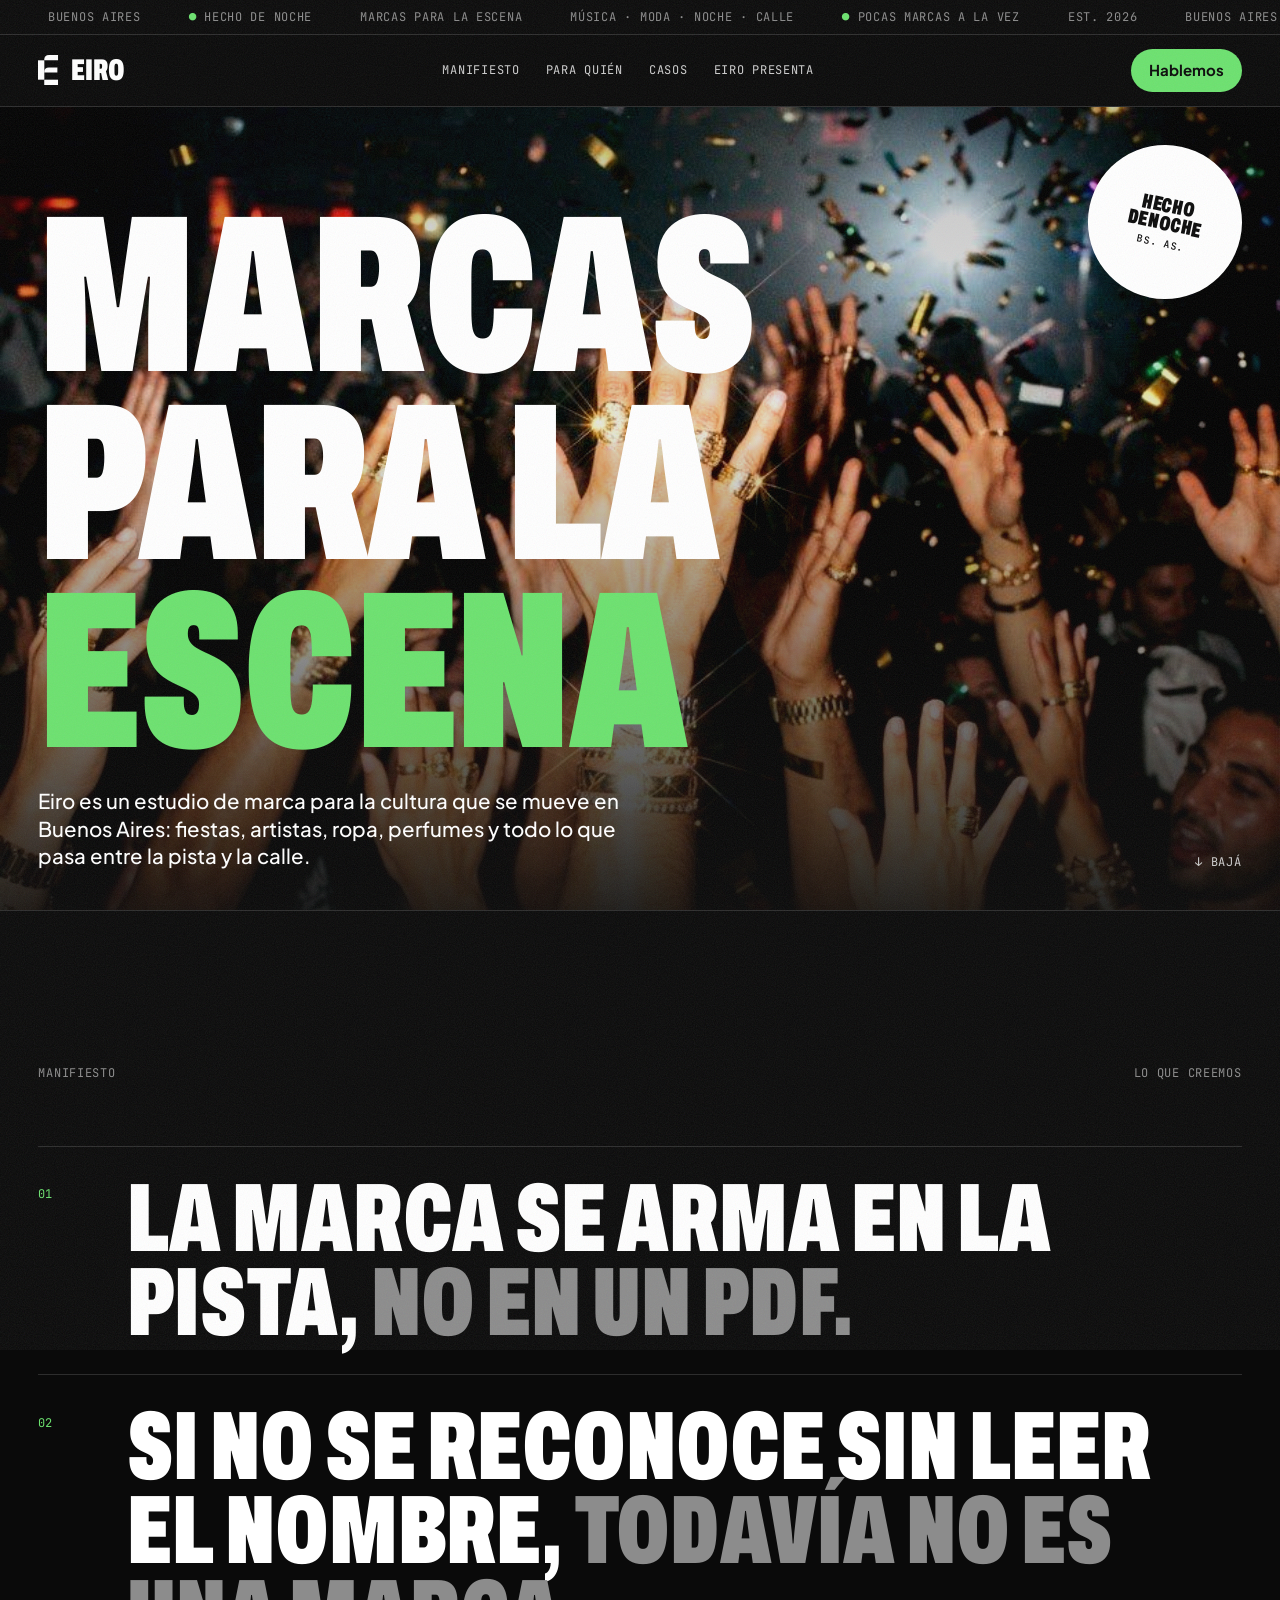
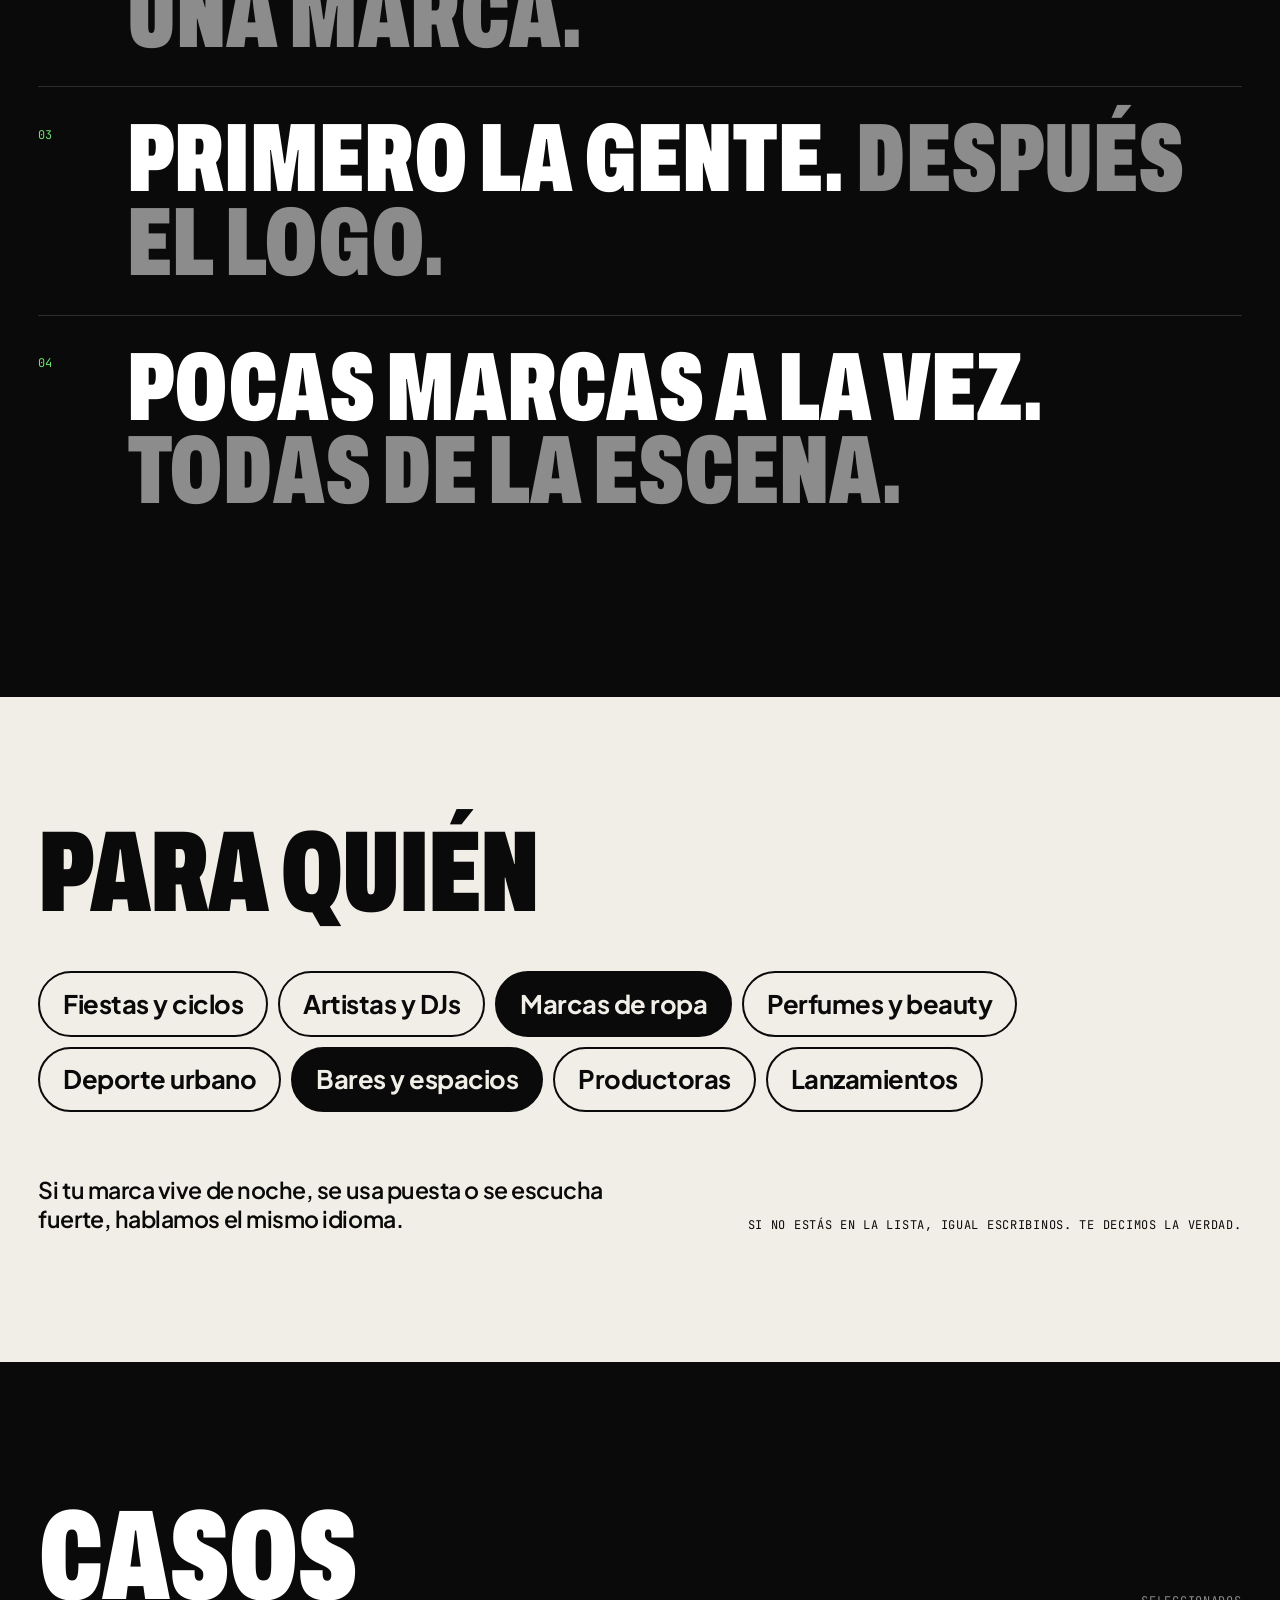
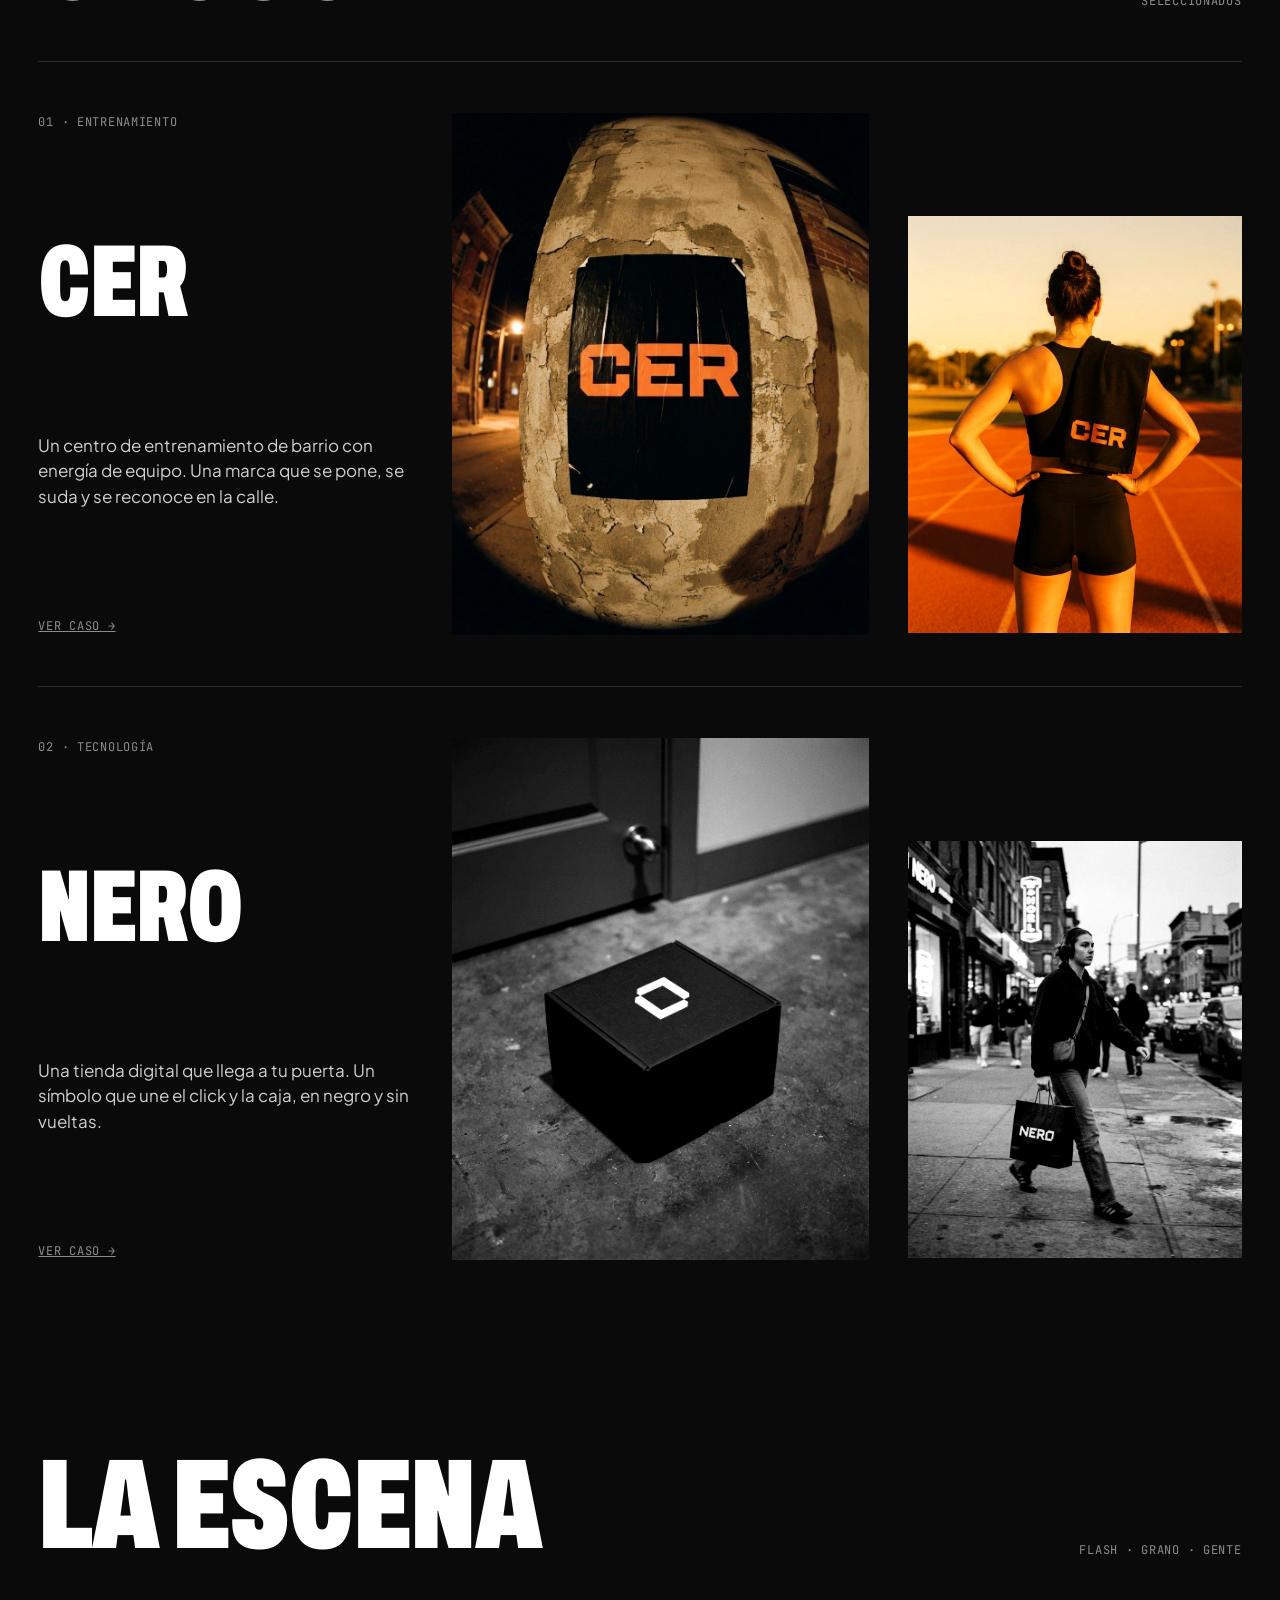
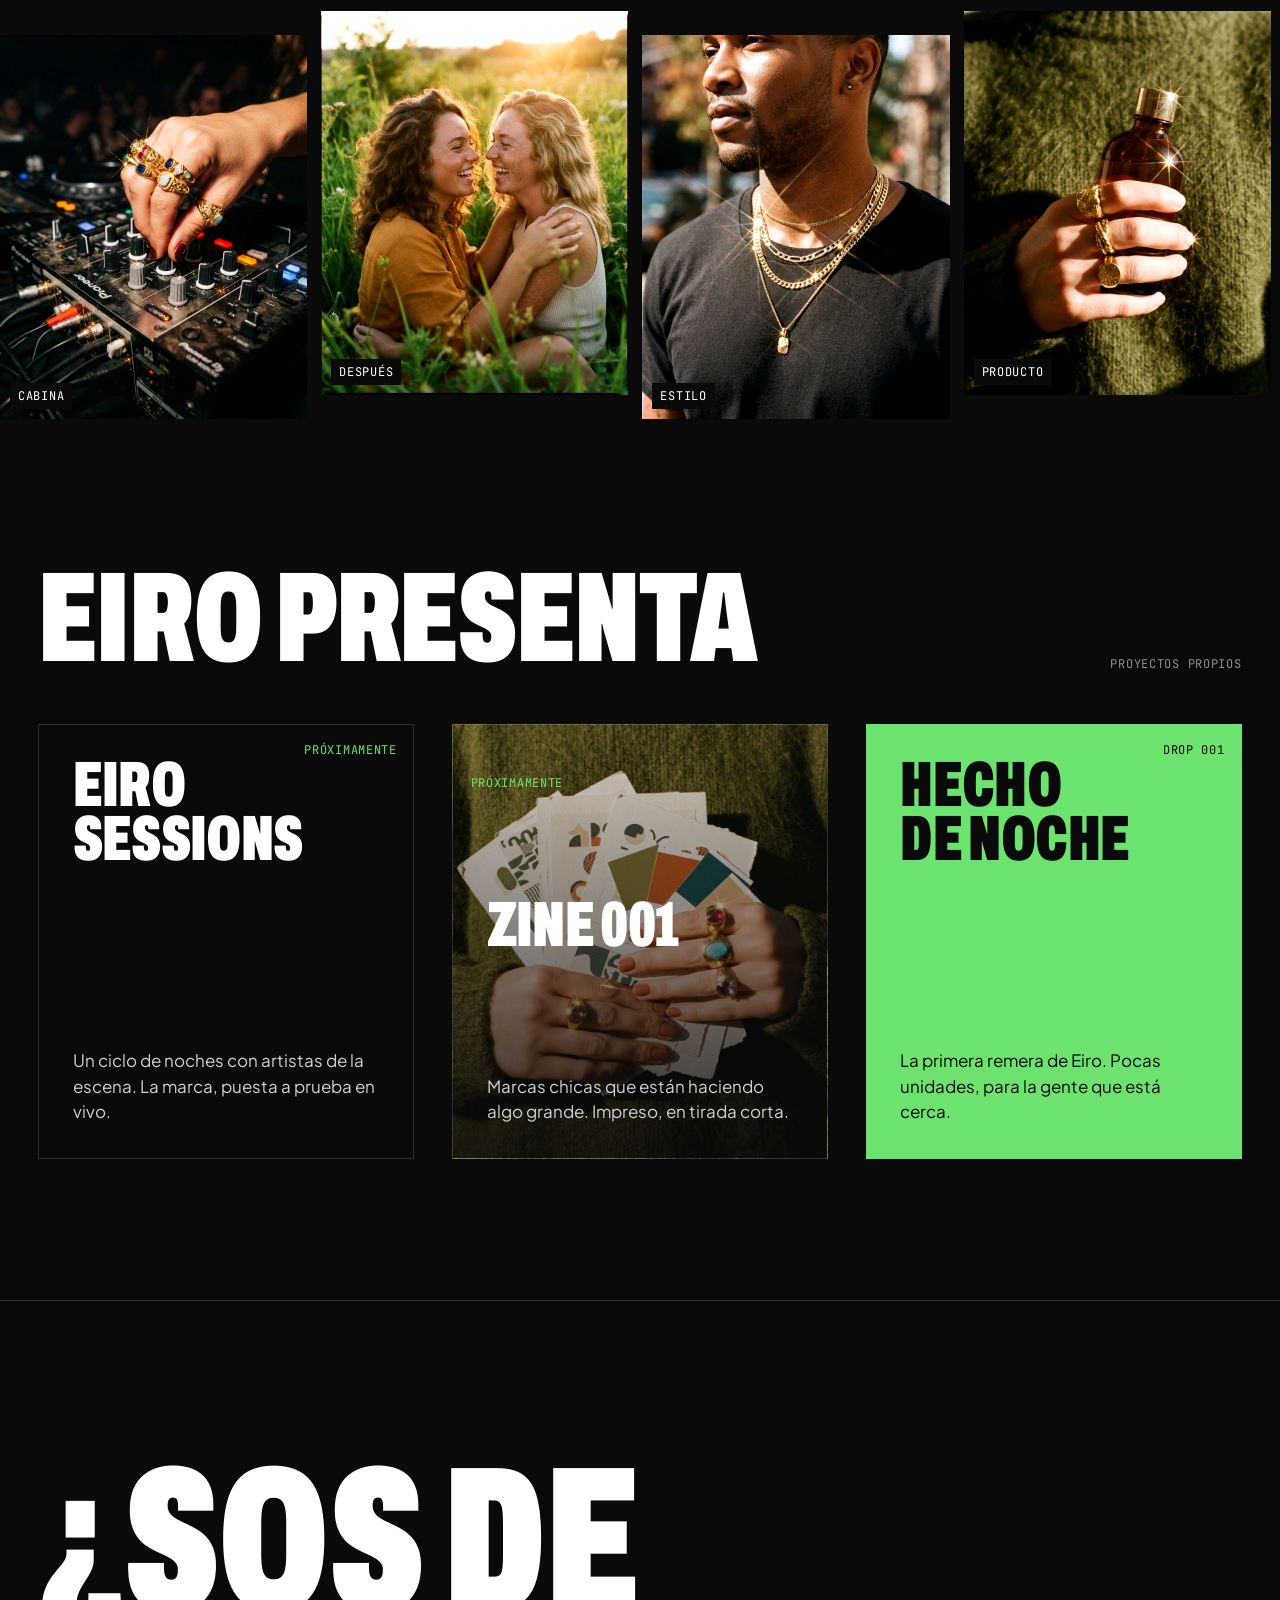
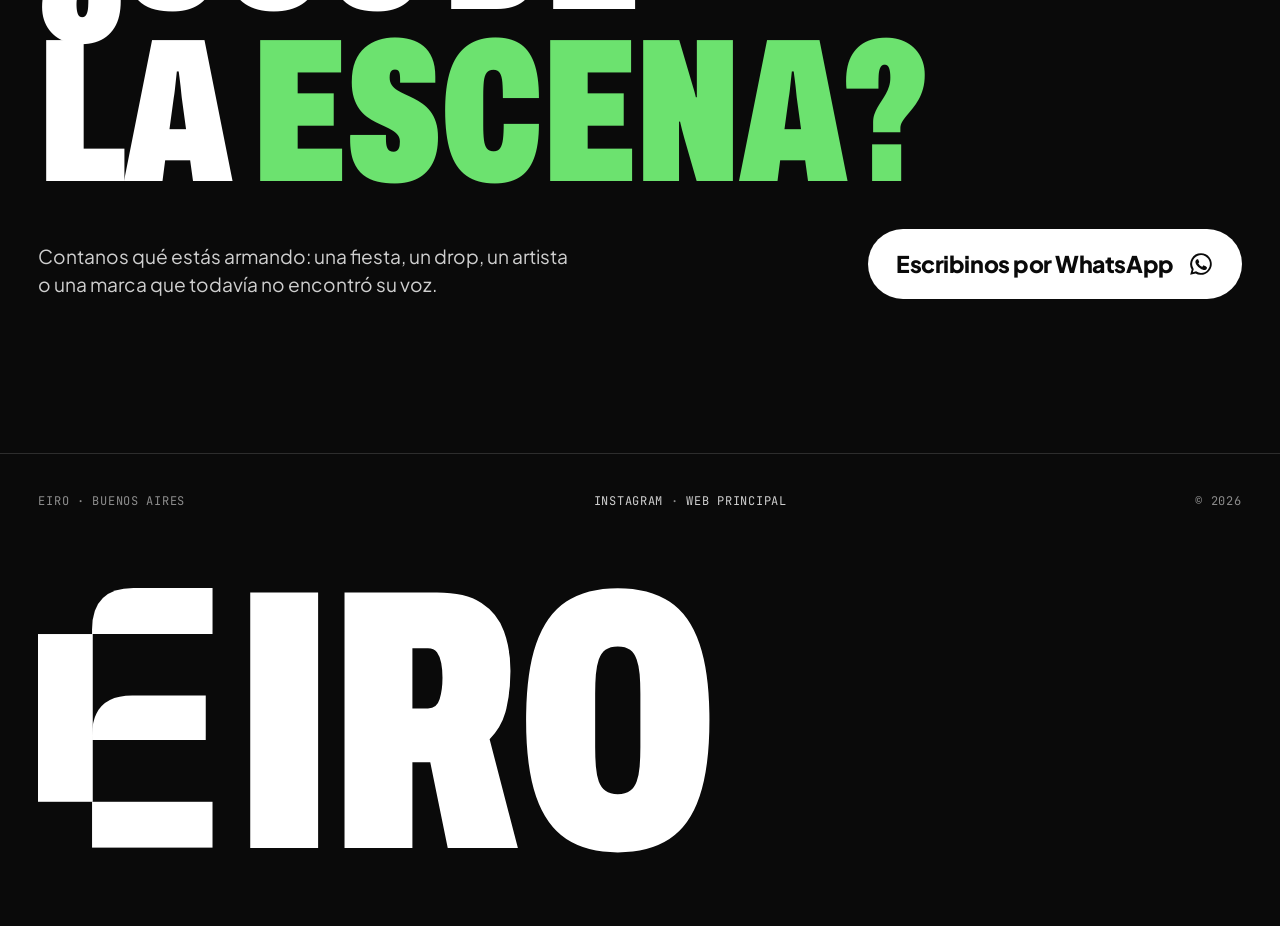
==== escena/index.html @ a8454254 "Página aparte /escena: Eiro como marca de nicho (no indexada) Co-Authored-By: Claude Opus 5.5 <norep" ====
<!DOCTYPE html>
<html lang="es-AR">
<head>
<meta charset="utf-8">
<meta name="viewport" content="width=device-width, initial-scale=1">
<title>Eiro · Marcas para la escena</title>
<meta name="description" content="Eiro. Estudio de marca para la escena de Buenos Aires: música, noche, moda y cultura joven.">
<meta name="robots" content="noindex, nofollow">
<meta name="theme-color" content="#0A0A0A">
<link rel="icon" href="../assets/favicon.png?v=6" type="image/png">
<link rel="preconnect" href="https://fonts.googleapis.com">
<link rel="preconnect" href="https://fonts.gstatic.com" crossorigin>
<link rel="stylesheet" href="https://fonts.googleapis.com/css2?family=Archivo:wdth,wght@62..125,500..900&family=Plus+Jakarta+Sans:wght@400..800&family=JetBrains+Mono:wght@400;500;700&display=swap">
<!-- VERSIÓN ESCENA: una página aparte con la personalidad de Eiro como marca de nicho.
     No reemplaza la web principal y no se indexa en Google. -->
<style>
:root{
  --ink:#0A0A0A; --paper:#F1EEE7; --white:#FFFFFF; --acid:#6CE26F; --gray:#8C8C8C; --line:rgba(255,255,255,.14);
  --display:"Archivo","Arial Narrow",sans-serif; --sans:"Plus Jakarta Sans",Helvetica,Arial,sans-serif; --mono:"JetBrains Mono",ui-monospace,monospace;
  --g:clamp(16px,3vw,40px);
}
*,*::before,*::after{box-sizing:border-box;border-radius:0}
html{scroll-behavior:smooth}
body{margin:0;background:var(--ink);color:var(--white);font-family:var(--sans);font-size:17px;line-height:1.5;-webkit-font-smoothing:antialiased;overflow-x:hidden}
img{display:block;max-width:100%}
a{color:inherit}
.wrap{padding-inline:var(--g)}
.mono{font-family:var(--mono);font-size:12px;letter-spacing:.06em;text-transform:uppercase}
.disp{font-family:var(--display);font-stretch:62%;font-weight:900;text-transform:uppercase;line-height:.84;letter-spacing:-.01em}

/* grano de película sobre toda la página */
body::after{content:"";position:fixed;inset:-50%;z-index:100;pointer-events:none;opacity:.09;
  background-image:url("data:image/svg+xml,%3Csvg xmlns='http://www.w3.org/2000/svg' width='220' height='220'%3E%3Cfilter id='n'%3E%3CfeTurbulence type='fractalNoise' baseFrequency='.9' numOctaves='3' stitchTiles='stitch'/%3E%3C/filter%3E%3Crect width='100%25' height='100%25' filter='url(%23n)'/%3E%3C/svg%3E");
  animation:grain 1s steps(4) infinite}
@keyframes grain{0%{transform:translate(0,0)}25%{transform:translate(-3%,2%)}50%{transform:translate(2%,-3%)}75%{transform:translate(-2%,-1%)}100%{transform:translate(0,0)}}

/* cinta superior */
.ticker{border-bottom:1px solid var(--line);overflow:hidden;white-space:nowrap;padding:8px 0;color:var(--gray)}
.ticker div{display:inline-flex;gap:48px;animation:tick 40s linear infinite;padding-left:48px}
@keyframes tick{to{transform:translateX(-50%)}}
.ticker b{color:var(--acid);font-weight:500}

/* barra */
.bar{position:sticky;top:0;z-index:50;display:flex;align-items:center;justify-content:space-between;gap:20px;padding:14px var(--g);background:rgba(10,10,10,.82);backdrop-filter:blur(10px);border-bottom:1px solid var(--line)}
.brand{display:flex;align-items:center;gap:12px;text-decoration:none}
.brand svg{height:30px;width:auto}
.brand span{font-family:var(--display);font-stretch:62%;font-weight:900;font-size:30px;letter-spacing:.01em;line-height:1}
.bar nav{display:flex;gap:26px}
.bar nav a{text-decoration:none;color:#cfcfcf}
.bar nav a:hover{color:var(--white)}
.cta{display:inline-flex;align-items:center;gap:10px;background:var(--acid);color:var(--ink);text-decoration:none;font-weight:700;padding:10px 18px;border-radius:999px;font-size:15px}
@media(max-width:820px){.bar nav{display:none}}

/* portada */
.hero{position:relative;min-height:calc(100svh - 96px);display:grid;align-content:end;overflow:hidden;border-bottom:1px solid var(--line)}
.hero-img{position:absolute;inset:0;background:url(img/fiesta.jpg) center 35%/cover;filter:contrast(1.15) saturate(1.05)}
.hero::before{content:"";position:absolute;inset:0;z-index:1;background:linear-gradient(180deg,rgba(10,10,10,.25),rgba(10,10,10,.1) 40%,rgba(10,10,10,.92))}
.hero-in{position:relative;z-index:2;padding:0 var(--g) var(--g)}
.hero h1{margin:0;font-size:clamp(5.2rem,17.5vw,19rem)}
.hero h1 em{font-style:normal;color:var(--acid)}
.hero-foot{display:flex;flex-wrap:wrap;justify-content:space-between;align-items:end;gap:20px;margin-top:22px}
.hero-foot p{margin:0;max-width:30em;font-size:clamp(1.05rem,1.6vw,1.35rem);font-weight:500;line-height:1.35}
.stamp{position:absolute;z-index:3;right:var(--g);top:var(--g);width:clamp(110px,12vw,170px);aspect-ratio:1;border-radius:50%;display:grid;place-items:center;text-align:center;background:var(--white);color:var(--ink);transform:rotate(12deg);font-family:var(--display);font-stretch:62%;font-weight:900;text-transform:uppercase;font-size:clamp(1rem,1.6vw,1.45rem);line-height:.9}
.stamp small{display:block;font-family:var(--mono);font-size:10px;font-weight:500;letter-spacing:.08em;margin-top:6px}

/* manifiesto */
.mani{padding:clamp(80px,12vw,180px) var(--g)}
.mani-head{display:flex;justify-content:space-between;color:var(--gray);margin-bottom:clamp(30px,5vw,70px)}
.mani ol{list-style:none;margin:0;padding:0;counter-reset:m}
.mani li{counter-increment:m;display:grid;grid-template-columns:clamp(40px,6vw,90px) 1fr;gap:12px;border-top:1px solid var(--line);padding:clamp(18px,2.4vw,30px) 0}
.mani li::before{content:"0" counter(m);font-family:var(--mono);font-size:12px;color:var(--acid);padding-top:.7em}
.mani li p{margin:0;font-family:var(--display);font-stretch:62%;font-weight:900;text-transform:uppercase;font-size:clamp(2.6rem,7.6vw,7.8rem);line-height:.86}
.mani li p span{color:var(--gray)}

/* para quién */
.who{background:var(--paper);color:var(--ink);padding:clamp(70px,10vw,140px) var(--g)}
.who h2{margin:0 0 clamp(26px,4vw,50px);font-size:clamp(3.2rem,9vw,9rem)}
.tags{display:flex;flex-wrap:wrap;gap:10px}
.tags span{border:2px solid var(--ink);padding:.45em .9em;border-radius:999px;font-weight:700;font-size:clamp(1rem,2vw,1.6rem);letter-spacing:-.02em}
.tags span:nth-child(3n){background:var(--ink);color:var(--paper)}
.who-foot{display:flex;flex-wrap:wrap;justify-content:space-between;gap:20px;margin-top:clamp(36px,5vw,70px);align-items:end}
.who-foot p{margin:0;max-width:26em;font-size:clamp(1.1rem,1.8vw,1.5rem);font-weight:600;letter-spacing:-.02em;line-height:1.25}

/* casos */
.cases{padding:clamp(80px,11vw,160px) var(--g) 0}
.sec-top{display:flex;justify-content:space-between;align-items:end;gap:20px;margin-bottom:clamp(28px,4vw,56px)}
.sec-top h2{margin:0;font-size:clamp(3.4rem,10vw,10rem)}
.case{display:grid;grid-template-columns:repeat(12,1fr);gap:var(--g);padding:clamp(28px,4vw,56px) 0;border-top:1px solid var(--line)}
.case-meta{grid-column:1/span 4;display:flex;flex-direction:column;justify-content:space-between;gap:24px}
.case-meta h3{margin:0;font-size:clamp(3.4rem,8vw,8rem)}
.case-meta p{margin:0;color:#cfcfcf;max-width:22em}
.case-meta .mono{color:var(--gray)}
.case-imgs{grid-column:5/-1;display:grid;grid-template-columns:1.25fr 1fr;gap:var(--g)}
.case-imgs img{width:100%;aspect-ratio:4/5;object-fit:cover;filter:contrast(1.08)}
.case-imgs img:last-child{margin-top:clamp(40px,8vw,120px)}
@media(max-width:820px){.case-meta,.case-imgs{grid-column:1/-1}}

/* escena: galería de flash */
.scene{padding:clamp(80px,11vw,160px) 0}
.scene .sec-top{padding:0 var(--g)}
.strip{display:flex;gap:14px;width:max-content;animation:tick 60s linear infinite}
.strip figure{margin:0;width:clamp(220px,24vw,360px);position:relative}
.strip img{width:100%;aspect-ratio:4/5;object-fit:cover;filter:contrast(1.12)}
.strip figcaption{position:absolute;left:10px;bottom:10px;background:var(--ink);color:var(--white);padding:4px 8px}
.strip figure:nth-child(odd){transform:translateY(24px)}
.note{padding:28px var(--g) 0;color:var(--gray)}

/* eiro presenta */
.own{padding:0 var(--g) clamp(80px,11vw,160px)}
.own-grid{display:grid;grid-template-columns:repeat(3,1fr);gap:var(--g)}
.own-card{border:1px solid var(--line);padding:clamp(20px,2.6vw,34px);display:flex;flex-direction:column;justify-content:space-between;gap:60px;min-height:clamp(300px,34vw,460px);position:relative;overflow:hidden}
.own-card h3{margin:0;font-size:clamp(2.6rem,5vw,5rem)}
.own-card p{margin:0;color:#cfcfcf}
.own-card .soon{position:absolute;right:16px;top:16px;color:var(--acid)}
.own-card.drop{background:var(--acid);color:var(--ink);border-color:var(--acid)}
.own-card.drop p,.own-card.drop .soon{color:var(--ink)}
.own-card.zine{background:url(img/paletas.jpg) center/cover}
.own-card.zine::before{content:"";position:absolute;inset:0;background:linear-gradient(180deg,rgba(10,10,10,.1),rgba(10,10,10,.85))}
.own-card.zine>*{position:relative}
@media(max-width:900px){.own-grid{grid-template-columns:1fr}}

/* contacto */
.contact{position:relative;border-top:1px solid var(--line);padding:clamp(80px,12vw,180px) var(--g);overflow:hidden}
.contact h2{margin:0;font-size:clamp(4.6rem,16vw,17rem)}
.contact h2 em{font-style:normal;color:var(--acid)}
.contact-row{display:flex;flex-wrap:wrap;justify-content:space-between;align-items:end;gap:24px;margin-top:30px}
.contact-row p{margin:0;max-width:28em;font-size:clamp(1.05rem,1.5vw,1.3rem);color:#cfcfcf}
.big-cta{display:inline-flex;align-items:center;gap:14px;background:var(--white);color:var(--ink);text-decoration:none;font-weight:800;font-size:clamp(1.1rem,1.8vw,1.5rem);letter-spacing:-.02em;padding:18px 28px;border-radius:999px;transition:background .25s}
.big-cta:hover{background:var(--acid)}
.big-cta svg{width:26px;height:26px}

/* pie */
footer{border-top:1px solid var(--line);padding:var(--g)}
.foot-top{display:flex;flex-wrap:wrap;justify-content:space-between;gap:20px;color:var(--gray)}
.foot-top a{text-decoration:none;color:#cfcfcf}
.foot-logo{display:flex;align-items:flex-end;gap:clamp(12px,2vw,28px);margin-top:clamp(40px,6vw,80px)}
.foot-logo svg{height:.7em;width:auto;margin-right:.06em;vertical-align:baseline}
.foot-logo span{font-size:clamp(7rem,29vw,30rem);line-height:.74;margin-bottom:-.02em}

/* entrada */
.rv{opacity:0;transform:translateY(30px);transition:opacity .9s ease,transform 1s cubic-bezier(.2,.7,.2,1)}
.rv.in{opacity:1;transform:none}
@media(prefers-reduced-motion:reduce){.rv{opacity:1;transform:none}.strip,.ticker div,body::after{animation:none}}
</style>
</head>
<body>

<svg width="0" height="0" style="position:absolute" aria-hidden="true">
  <symbol id="e-mark" viewBox="0 0 501 745">
    <rect x="0" y="132" width="157" height="481"/>
    <path d="M155,118.8 Q155,0 273.8,0 H501 V132 H155 Z"/>
    <path d="M155,423.2 Q155,308 270.2,308 H481 V436 H155 Z"/>
    <rect x="155" y="613" width="346" height="132"/>
  </symbol>
</svg>

<div class="ticker mono" aria-hidden="true"><div>
  <span>Buenos Aires</span><span><b>●</b> Hecho de noche</span><span>Marcas para la escena</span><span>Música · Moda · Noche · Calle</span><span><b>●</b> Pocas marcas a la vez</span><span>Est. 2026</span>
  <span>Buenos Aires</span><span><b>●</b> Hecho de noche</span><span>Marcas para la escena</span><span>Música · Moda · Noche · Calle</span><span><b>●</b> Pocas marcas a la vez</span><span>Est. 2026</span>
</div></div>

<header class="bar">
  <a class="brand" href="#top" aria-label="Eiro"><svg viewBox="0 0 501 745" fill="#fff" aria-hidden="true"><use href="#e-mark"/></svg><span>EIRO</span></a>
  <nav class="mono" aria-label="Secciones">
    <a href="#manifiesto">Manifiesto</a><a href="#para-quien">Para quién</a><a href="#casos">Casos</a><a href="#presenta">Eiro presenta</a>
  </nav>
  <a class="cta" id="wa-top" href="#contacto">Hablemos</a>
</header>

<main id="top">

  <section class="hero">
    <div class="hero-img" role="img" aria-label="Manos arriba en una fiesta, con papelitos y luz de flash"></div>
    <div class="stamp" aria-hidden="true"><div>Hecho<br>de noche<small>Bs. As.</small></div></div>
    <div class="hero-in">
      <h1 class="disp">Marcas<br>para la <em>escena</em></h1>
      <div class="hero-foot">
        <p>Eiro es un estudio de marca para la cultura que se mueve en Buenos Aires: fiestas, artistas, ropa, perfumes y todo lo que pasa entre la pista y la calle.</p>
        <span class="mono" style="color:#cfcfcf">↓ Bajá</span>
      </div>
    </div>
  </section>

  <section class="mani" id="manifiesto">
    <div class="mani-head mono"><span>Manifiesto</span><span>Lo que creemos</span></div>
    <ol>
      <li class="rv"><p>La marca se arma en la pista, <span>no en un PDF.</span></p></li>
      <li class="rv"><p>Si no se reconoce sin leer el nombre, <span>todavía no es una marca.</span></p></li>
      <li class="rv"><p>Primero la gente. <span>Después el logo.</span></p></li>
      <li class="rv"><p>Pocas marcas a la vez. <span>Todas de la escena.</span></p></li>
    </ol>
  </section>

  <section class="who" id="para-quien">
    <h2 class="disp rv">Para quién</h2>
    <div class="tags rv">
      <span>Fiestas y ciclos</span><span>Artistas y DJs</span><span>Marcas de ropa</span><span>Perfumes y beauty</span><span>Deporte urbano</span><span>Bares y espacios</span><span>Productoras</span><span>Lanzamientos</span>
    </div>
    <div class="who-foot rv">
      <p>Si tu marca vive de noche, se usa puesta o se escucha fuerte, hablamos el mismo idioma.</p>
      <span class="mono">Si no estás en la lista, igual escribinos. Te decimos la verdad.</span>
    </div>
  </section>

  <section class="cases" id="casos">
    <div class="sec-top"><h2 class="disp rv">Casos</h2><span class="mono" style="color:var(--gray)">Seleccionados</span></div>

    <article class="case rv">
      <div class="case-meta">
        <span class="mono">01 · Entrenamiento</span>
        <h3 class="disp">CER</h3>
        <p>Un centro de entrenamiento de barrio con energía de equipo. Una marca que se pone, se suda y se reconoce en la calle.</p>
        <a class="mono" href="../trabajos/cer.html">Ver caso →</a>
      </div>
      <div class="case-imgs"><img src="img/cer-b2.jpg" alt="Afiche de CER pegado en una pared del barrio de noche" loading="lazy"><img src="img/cer-m3.jpg" alt="Corredora con la musculosa de CER en la pista" loading="lazy"></div>
    </article>

    <article class="case rv">
      <div class="case-meta">
        <span class="mono">02 · Tecnología</span>
        <h3 class="disp">NERO</h3>
        <p>Una tienda digital que llega a tu puerta. Un símbolo que une el click y la caja, en negro y sin vueltas.</p>
        <a class="mono" href="../trabajos/nero.html">Ver caso →</a>
      </div>
      <div class="case-imgs"><img src="img/nero-m2.jpg" alt="Caja negra con el símbolo de NERO en la puerta de una casa" loading="lazy"><img src="img/nero-m4.jpg" alt="Aplicación de la marca NERO" loading="lazy"></div>
    </article>
  </section>

  <section class="scene" aria-labelledby="escena-t">
    <div class="sec-top"><h2 class="disp rv" id="escena-t">La escena</h2><span class="mono" style="color:var(--gray)">Flash · grano · gente</span></div>
    <div style="overflow:hidden;padding-bottom:30px">
      <div class="strip">
        <figure><img src="img/dj.jpg" alt="Mano con anillos en la consola de un DJ" loading="lazy"><figcaption class="mono">Cabina</figcaption></figure>
        <figure><img src="img/amigas.jpg" alt="Dos amigas abrazadas en el pasto al atardecer" loading="lazy"><figcaption class="mono">Después</figcaption></figure>
        <figure><img src="img/cadenas.jpg" alt="Retrato con cadenas doradas" loading="lazy"><figcaption class="mono">Estilo</figcaption></figure>
        <figure><img src="img/perfume.jpg" alt="Mano con anillos sosteniendo un perfume sobre un suéter verde" loading="lazy"><figcaption class="mono">Producto</figcaption></figure>
        <figure><img src="img/pasto.jpg" alt="Chica riéndose en un campo al atardecer" loading="lazy"><figcaption class="mono">Domingo</figcaption></figure>
        <figure><img src="img/fiesta.jpg" alt="Manos arriba en una fiesta" loading="lazy"><figcaption class="mono">Pista</figcaption></figure>
        <figure><img src="img/dj.jpg" alt="" loading="lazy"><figcaption class="mono">Cabina</figcaption></figure>
        <figure><img src="img/amigas.jpg" alt="" loading="lazy"><figcaption class="mono">Después</figcaption></figure>
        <figure><img src="img/cadenas.jpg" alt="" loading="lazy"><figcaption class="mono">Estilo</figcaption></figure>
        <figure><img src="img/perfume.jpg" alt="" loading="lazy"><figcaption class="mono">Producto</figcaption></figure>
        <figure><img src="img/pasto.jpg" alt="" loading="lazy"><figcaption class="mono">Domingo</figcaption></figure>
        <figure><img src="img/fiesta.jpg" alt="" loading="lazy"><figcaption class="mono">Pista</figcaption></figure>
      </div>
    </div>
  </section>

  <section class="own" id="presenta">
    <div class="sec-top"><h2 class="disp rv">Eiro presenta</h2><span class="mono" style="color:var(--gray)">Proyectos propios</span></div>
    <div class="own-grid">
      <div class="own-card rv"><span class="soon mono">Próximamente</span><h3 class="disp">Eiro<br>Sessions</h3><p>Un ciclo de noches con artistas de la escena. La marca, puesta a prueba en vivo.</p></div>
      <div class="own-card zine rv"><span class="soon mono">Próximamente</span><h3 class="disp">Zine 001</h3><p>Marcas chicas que están haciendo algo grande. Impreso, en tirada corta.</p></div>
      <div class="own-card drop rv"><span class="soon mono">Drop 001</span><h3 class="disp">Hecho<br>de noche</h3><p>La primera remera de Eiro. Pocas unidades, para la gente que está cerca.</p></div>
    </div>
  </section>

  <section class="contact" id="contacto">
    <h2 class="disp rv">¿Sos de<br>la <em>escena?</em></h2>
    <div class="contact-row rv">
      <p>Contanos qué estás armando: una fiesta, un drop, un artista o una marca que todavía no encontró su voz.</p>
      <a class="big-cta" id="wa" href="https://wa.me/5491134850669?text=Hola%20Eiro%2C%20quiero%20contarles%20sobre%20mi%20marca." target="_blank" rel="noopener">
        Escribinos por WhatsApp
        <svg viewBox="0 0 24 24" aria-hidden="true"><path fill="currentColor" d="M12 2a10 10 0 0 0-8.6 15.1L2 22l5-1.3A10 10 0 1 0 12 2Zm0 18.2a8.2 8.2 0 0 1-4.2-1.2l-.3-.2-3 .8.8-2.9-.2-.3A8.2 8.2 0 1 1 12 20.2Zm4.5-6.1c-.2-.1-1.5-.7-1.7-.8-.2-.1-.4-.1-.6.1l-.8 1c-.1.2-.3.2-.5.1a6.7 6.7 0 0 1-3.3-2.9c-.3-.4.2-.4.7-1.3.1-.2 0-.3 0-.4l-.8-1.8c-.2-.5-.4-.4-.6-.4h-.5a1 1 0 0 0-.7.3 3 3 0 0 0-.9 2.2 5.2 5.2 0 0 0 1.1 2.7 11.8 11.8 0 0 0 4.5 4c1.7.7 2.3.8 3.2.6.5-.1 1.5-.6 1.7-1.2.2-.6.2-1.1.2-1.2-.1-.1-.3-.2-.5-.3Z"/></svg>
      </a>
    </div>
  </section>

</main>

<footer>
  <div class="foot-top mono">
    <span>Eiro · Buenos Aires</span>
    <span><a href="https://instagram.com/matiasgaiteiro" target="_blank" rel="noopener">Instagram</a> · <a href="../index.html">Web principal</a></span>
    <span>© 2026</span>
  </div>
  <div class="foot-logo" aria-hidden="true"><span class="disp"><svg viewBox="0 0 501 745" fill="#fff"><use href="#e-mark"/></svg>IRO</span></div>
</footer>

<script>
  document.getElementById("wa-top").href = document.getElementById("wa").href;
  document.getElementById("wa-top").target = "_blank";
  if ("IntersectionObserver" in window) {
    var io = new IntersectionObserver(function (es) { es.forEach(function (e) { if (e.isIntersecting) { e.target.classList.add("in"); io.unobserve(e.target); } }); }, { threshold: .15 });
    document.querySelectorAll(".rv").forEach(function (el) { io.observe(el); });
  } else { document.querySelectorAll(".rv").forEach(function (el) { el.classList.add("in"); }); }
</script>
</body>
</html>
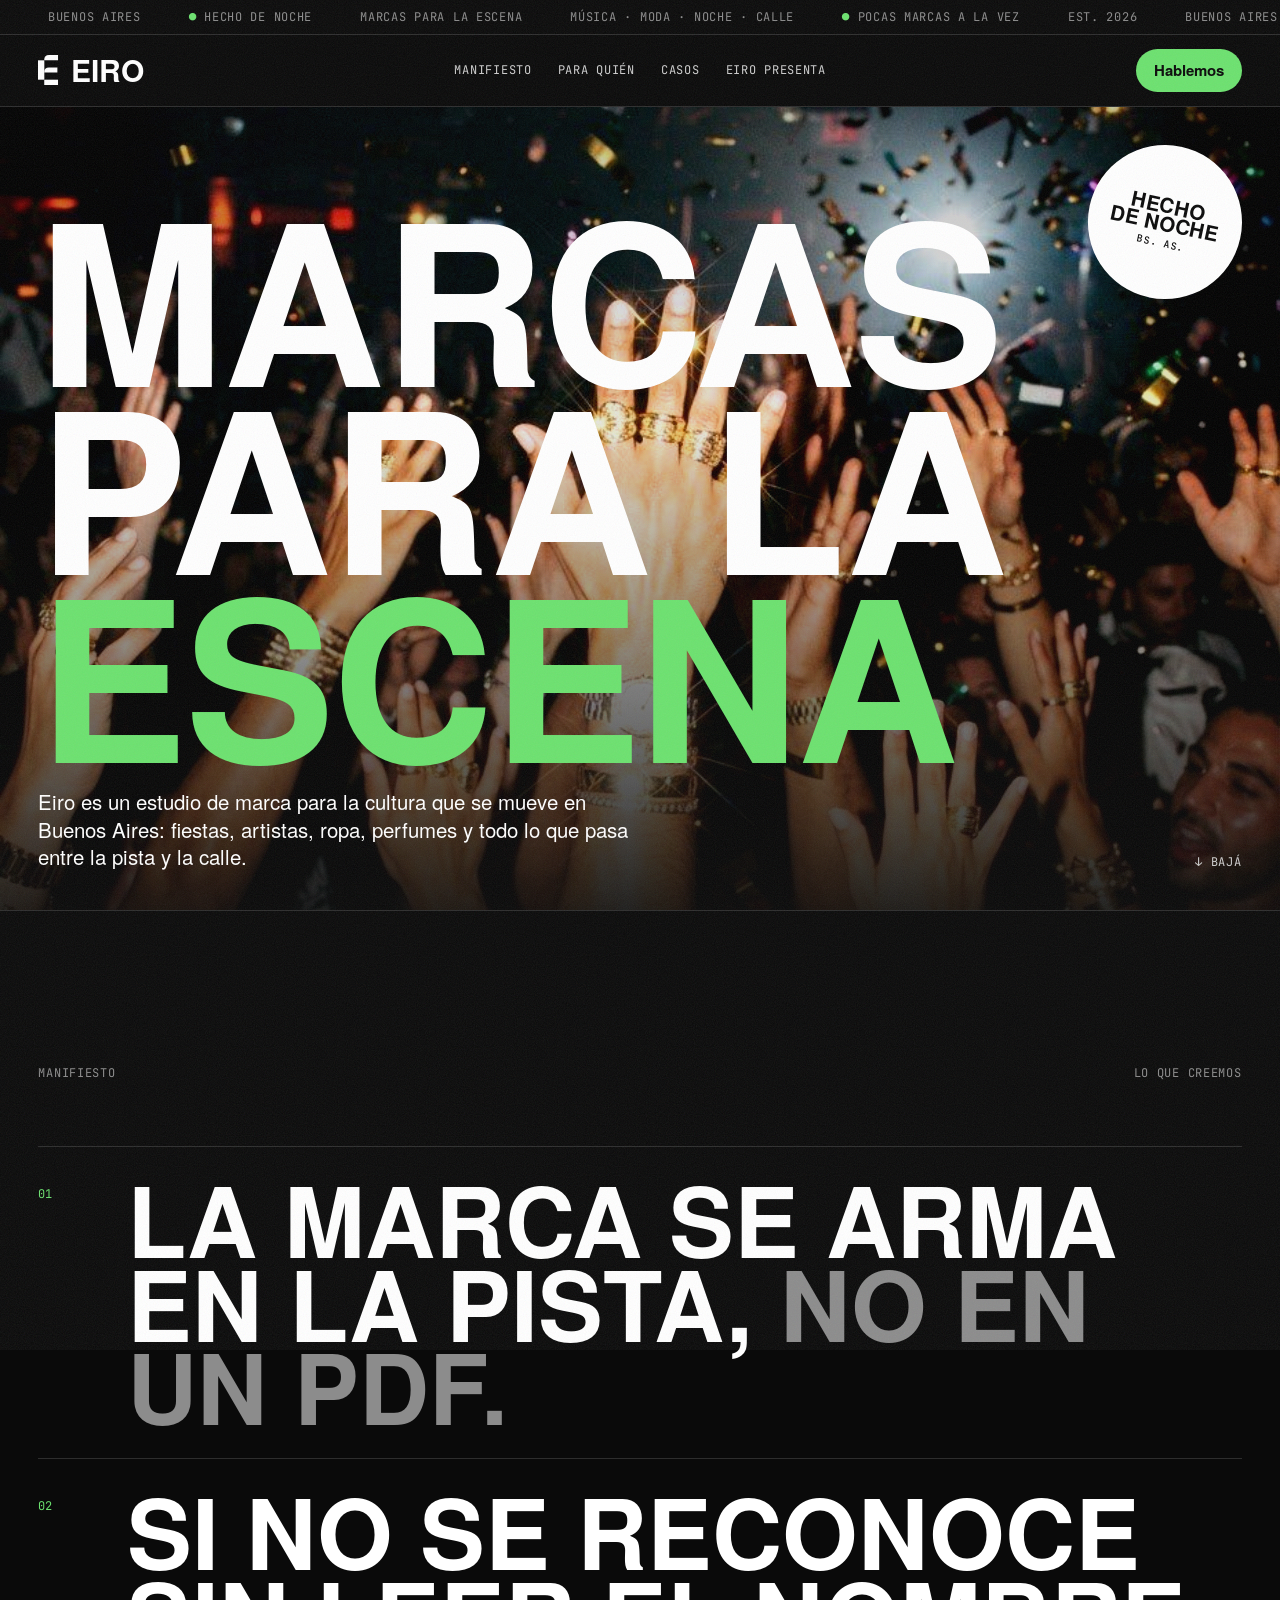
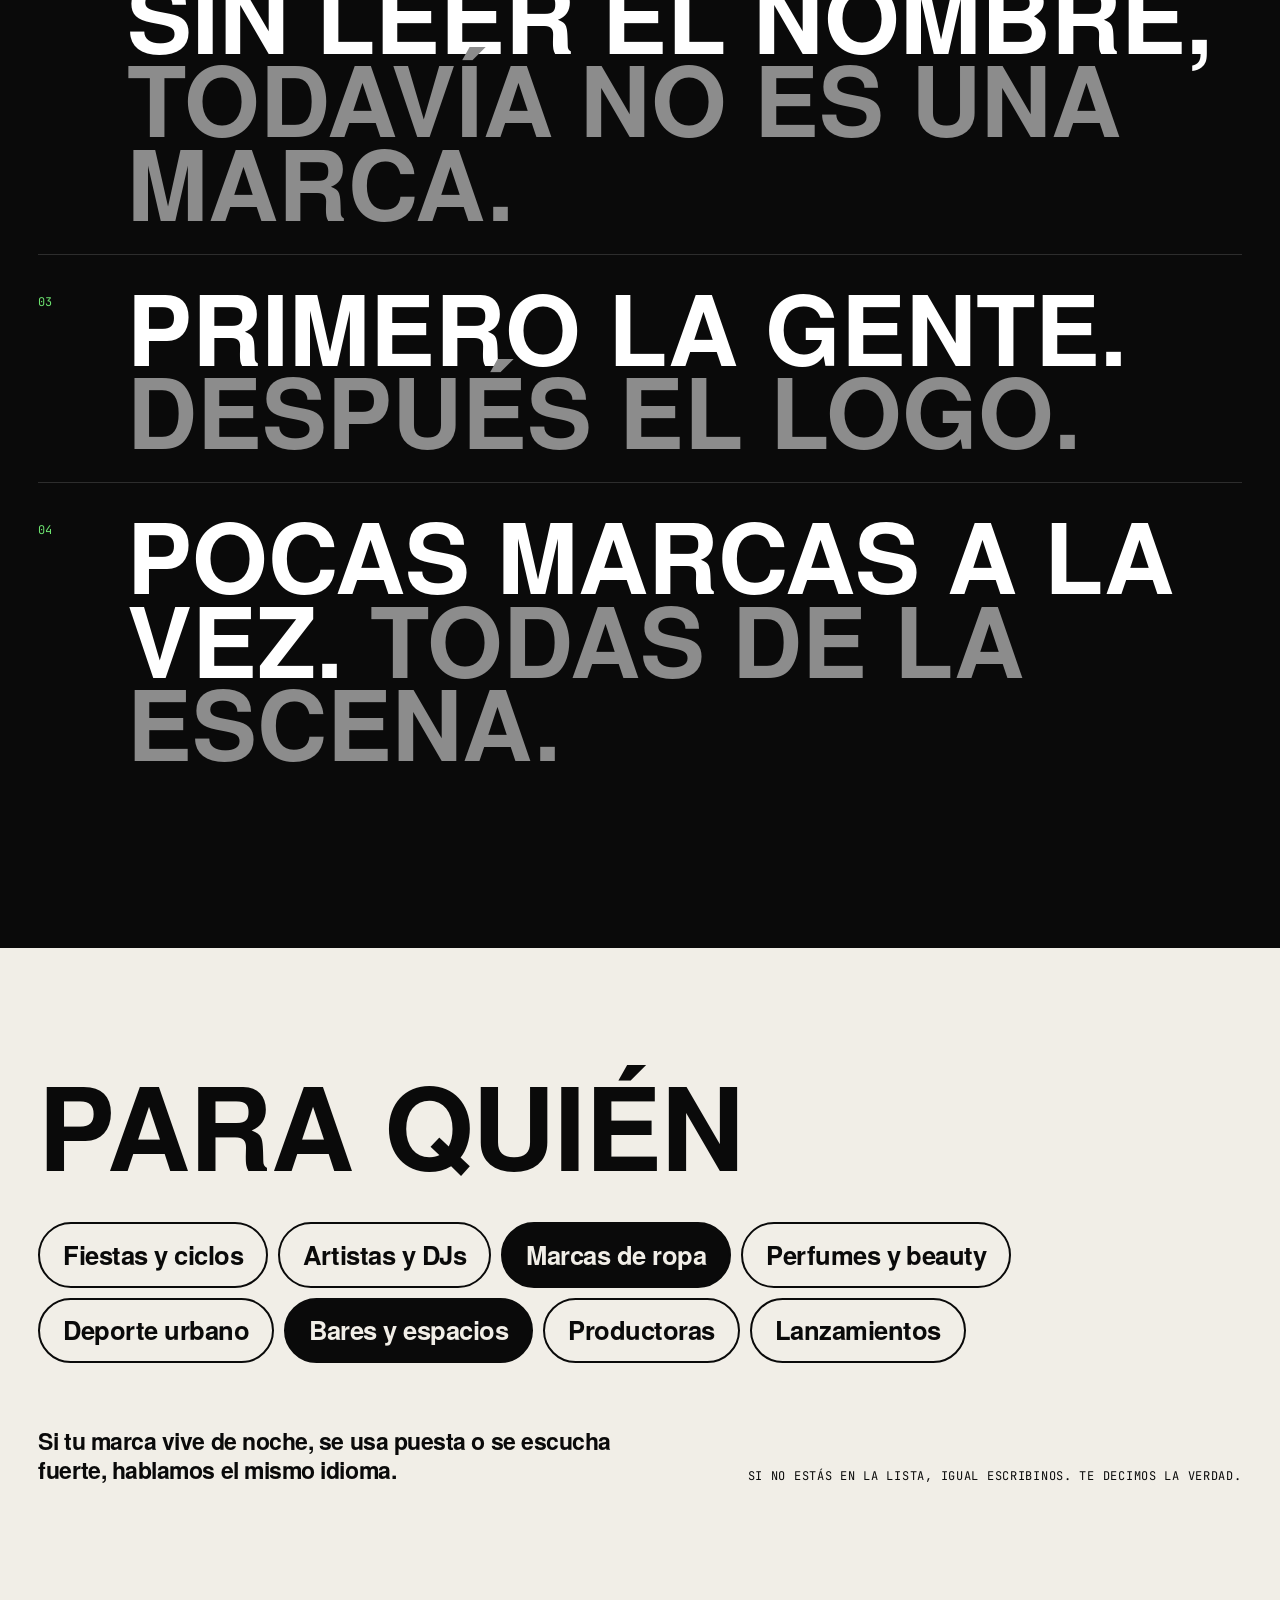
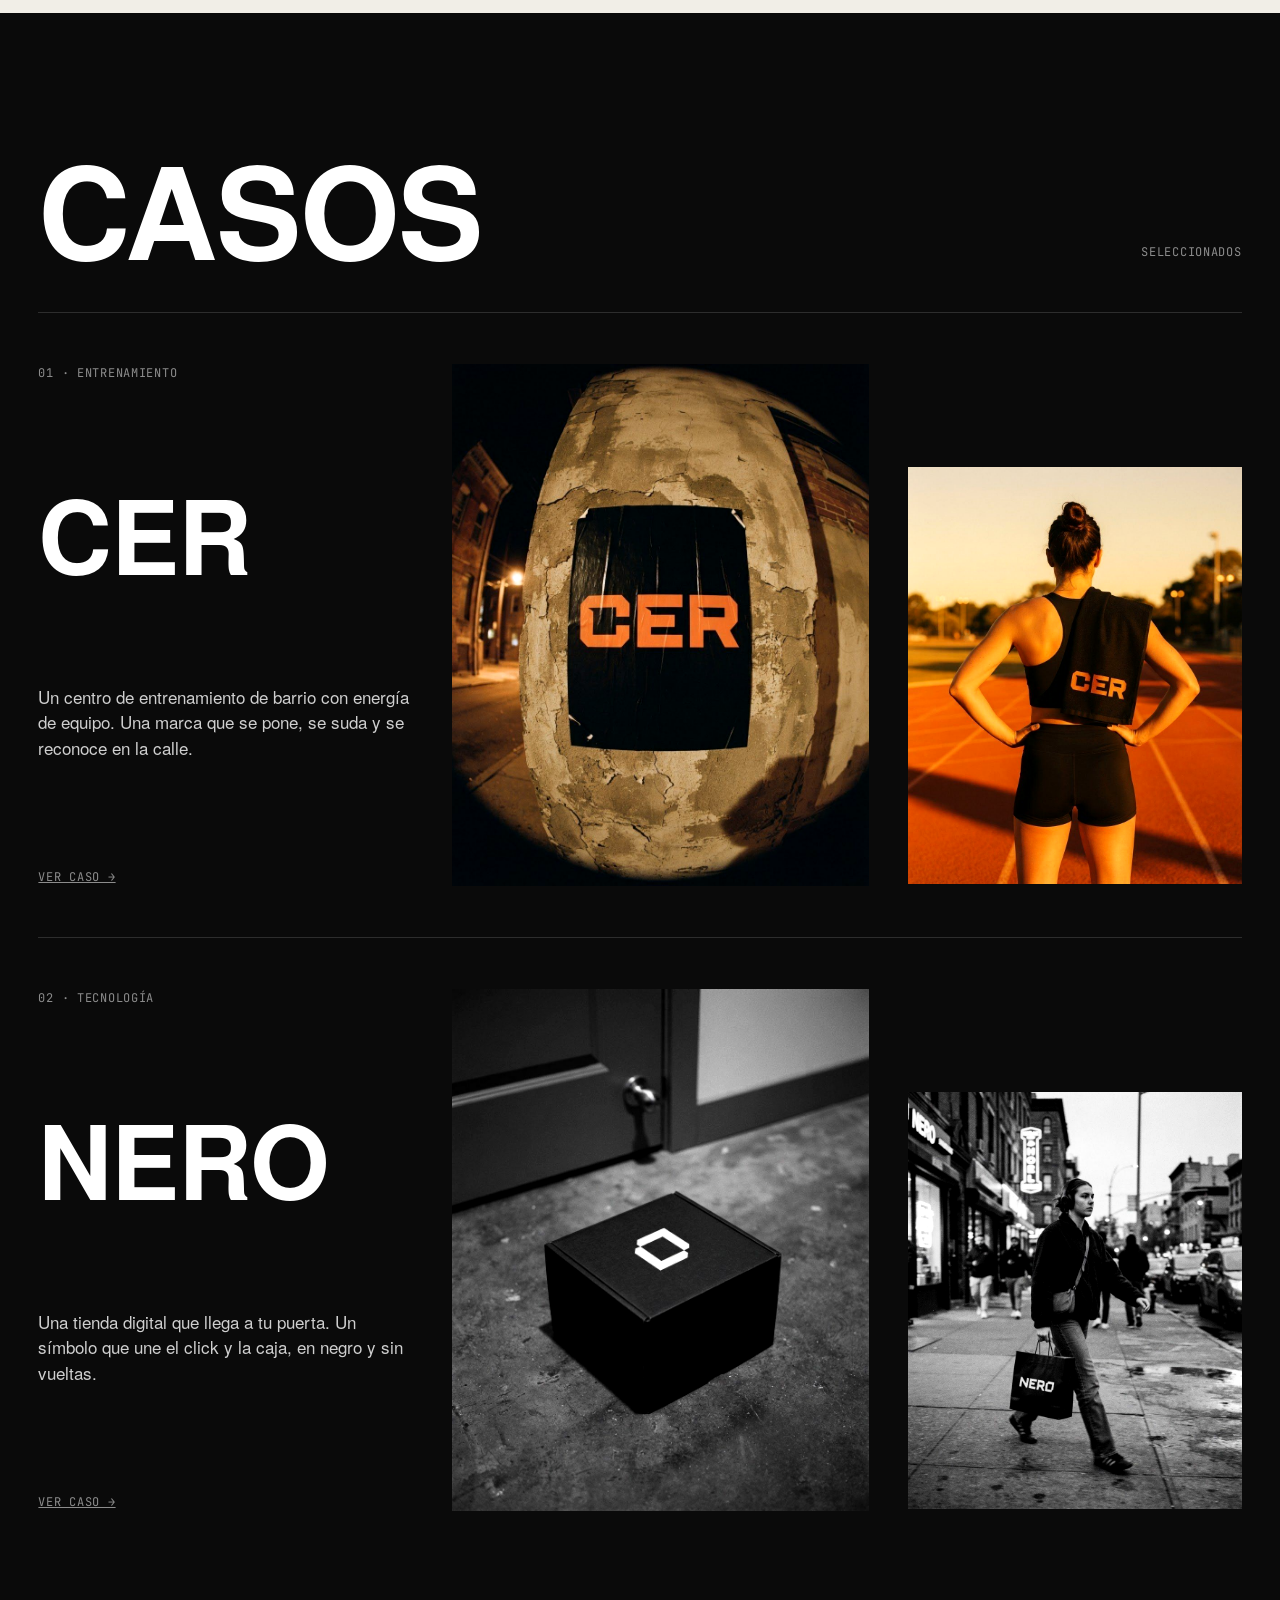
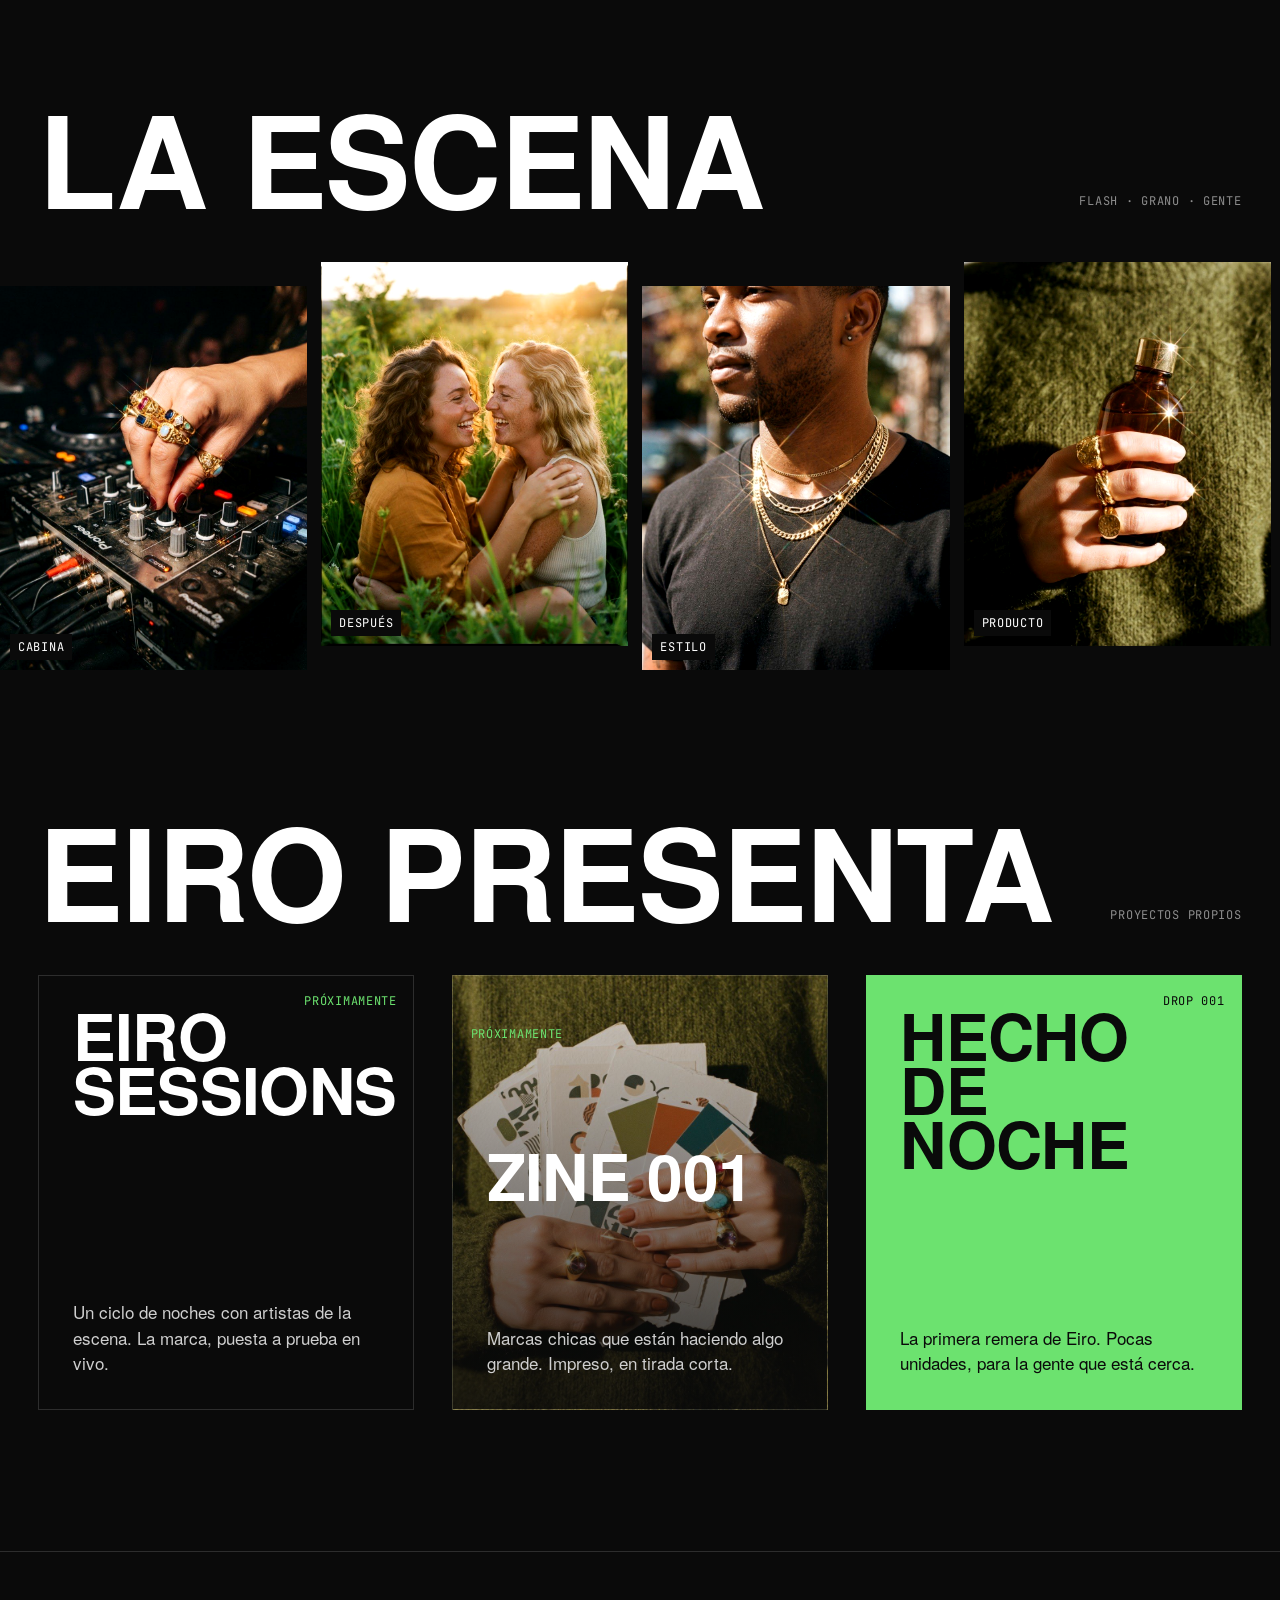
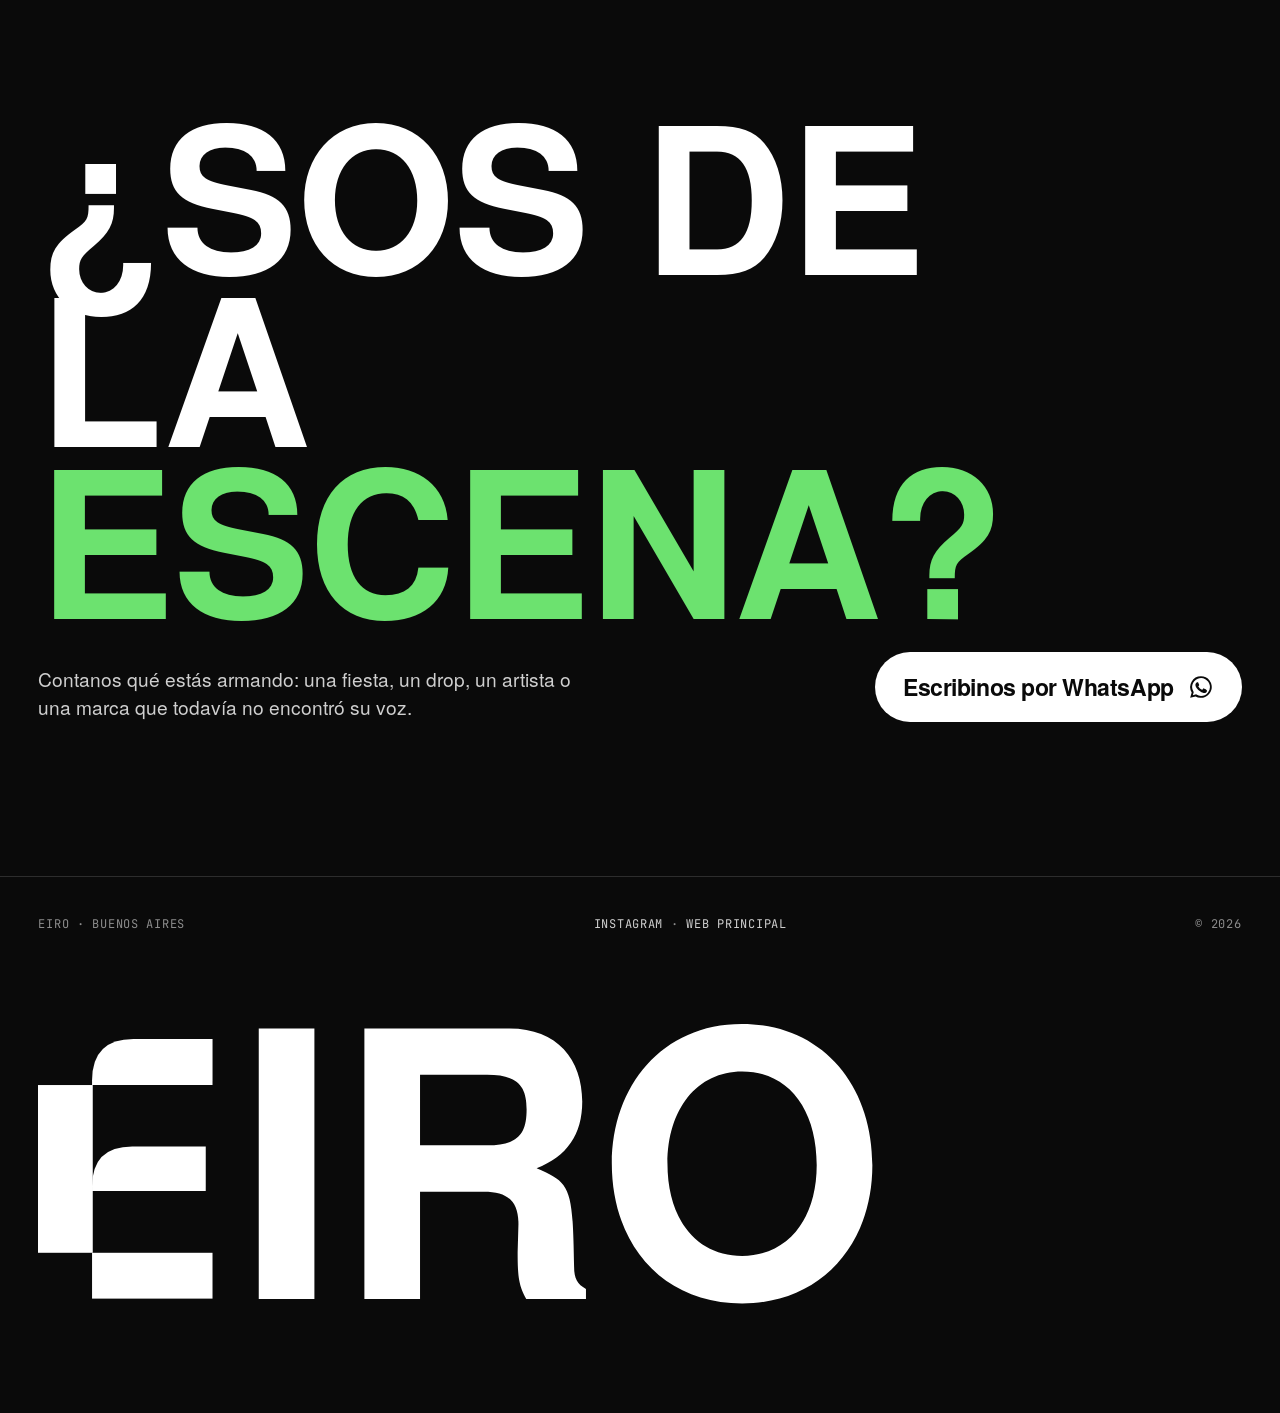
==== commit 54b89b3a: "Helvética en todas las webs y logos (Helvética del sistema o TeX Gyre Heros); Gaiteiro con mono IBM " ====
--- a/escena/index.html
+++ b/escena/index.html
@@ -7,16 +7,18 @@
 <meta name="description" content="Eiro. Estudio de marca para la escena de Buenos Aires: música, noche, moda y cultura joven.">
 <meta name="robots" content="noindex, nofollow">
 <meta name="theme-color" content="#0A0A0A">
-<link rel="icon" href="../assets/favicon.png?v=6" type="image/png">
+<link rel="icon" href="../assets/favicon.png?v=7" type="image/png">
 <link rel="preconnect" href="https://fonts.googleapis.com">
 <link rel="preconnect" href="https://fonts.gstatic.com" crossorigin>
-<link rel="stylesheet" href="https://fonts.googleapis.com/css2?family=Archivo:wdth,wght@62..125,500..900&family=Plus+Jakarta+Sans:wght@400..800&family=JetBrains+Mono:wght@400;500;700&display=swap">
+<link rel="stylesheet" href="https://fonts.googleapis.com/css2?family=Archivo:wdth,wght@62..125,500..900&family=JetBrains+Mono:wght@400;500;700&display=swap">
 <!-- VERSIÓN ESCENA: una página aparte con la personalidad de Eiro como marca de nicho.
      No reemplaza la web principal y no se indexa en Google. -->
 <style>
+@font-face { font-family: "Eiro Helvetica"; src: local("Helvetica Neue"), local("HelveticaNeue"), local("Helvetica"), url("../assets/fonts/heros-regular.woff") format("woff"); font-weight: 400; font-display: swap; }
+@font-face { font-family: "Eiro Helvetica"; src: local("Helvetica Neue Bold"), local("HelveticaNeue-Bold"), local("Helvetica Bold"), local("Helvetica-Bold"), url("../assets/fonts/heros-bold.woff") format("woff"); font-weight: 600 900; font-display: swap; }
 :root{
   --ink:#0A0A0A; --paper:#F1EEE7; --white:#FFFFFF; --acid:#6CE26F; --gray:#8C8C8C; --line:rgba(255,255,255,.14);
-  --display:"Archivo","Arial Narrow",sans-serif; --sans:"Plus Jakarta Sans",Helvetica,Arial,sans-serif; --mono:"JetBrains Mono",ui-monospace,monospace;
+  --display:"Eiro Helvetica","Helvetica Neue",Helvetica,Arial,sans-serif; --sans:"Eiro Helvetica","Helvetica Neue",Helvetica,Arial,sans-serif; --mono:"JetBrains Mono",ui-monospace,monospace;
   --g:clamp(16px,3vw,40px);
 }
 *,*::before,*::after{box-sizing:border-box;border-radius:0}
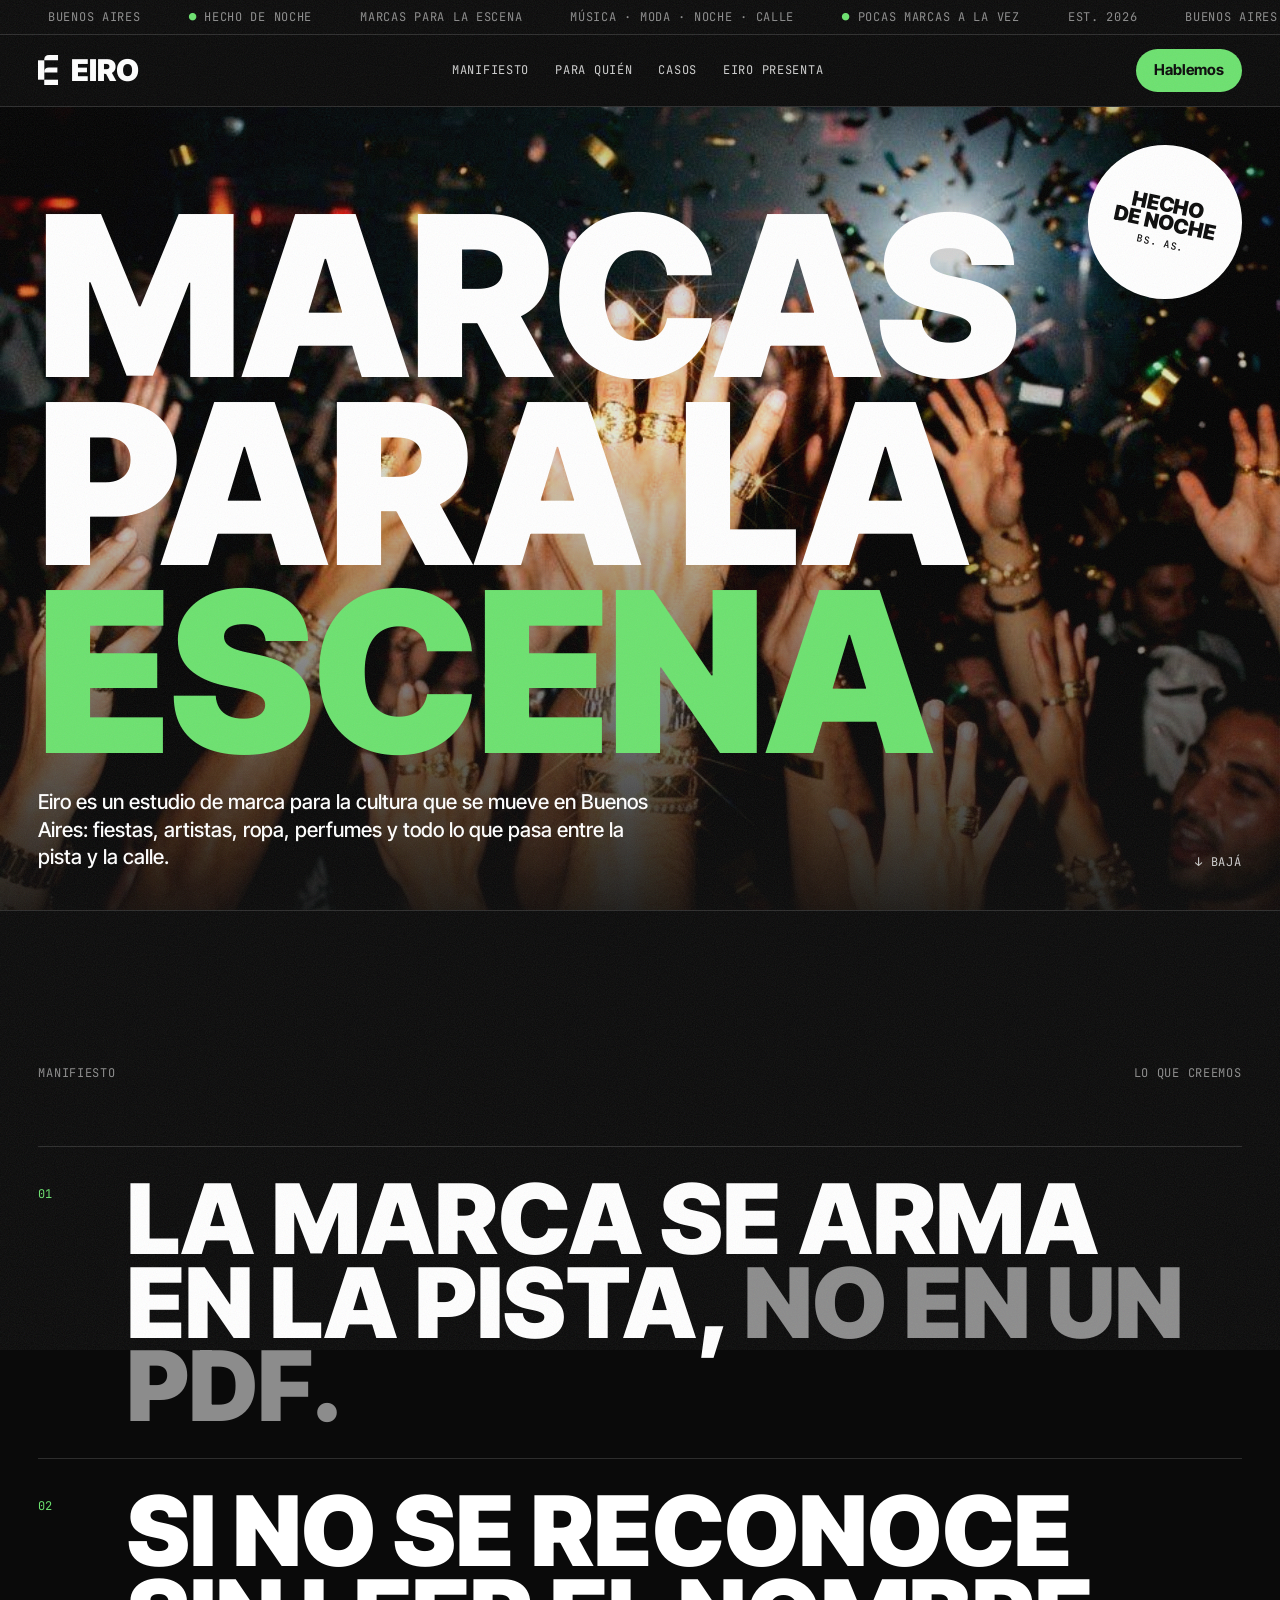
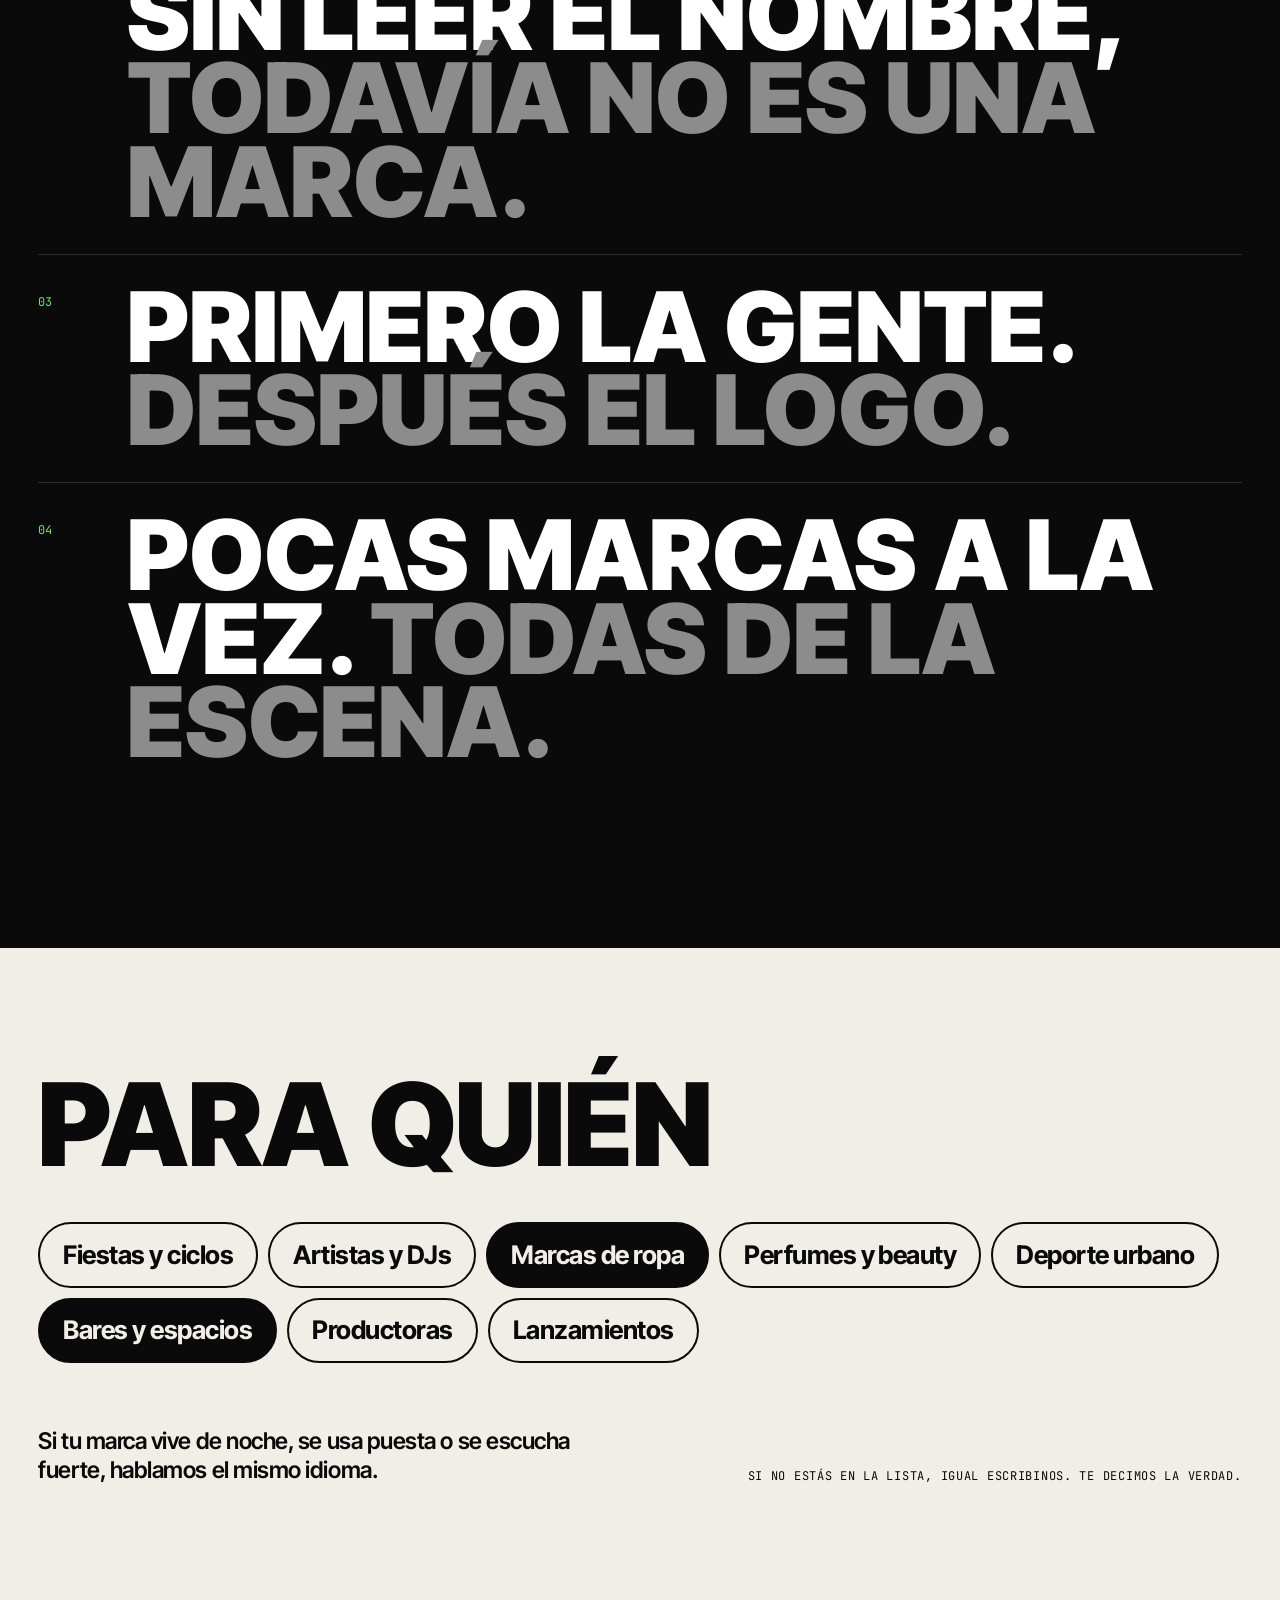
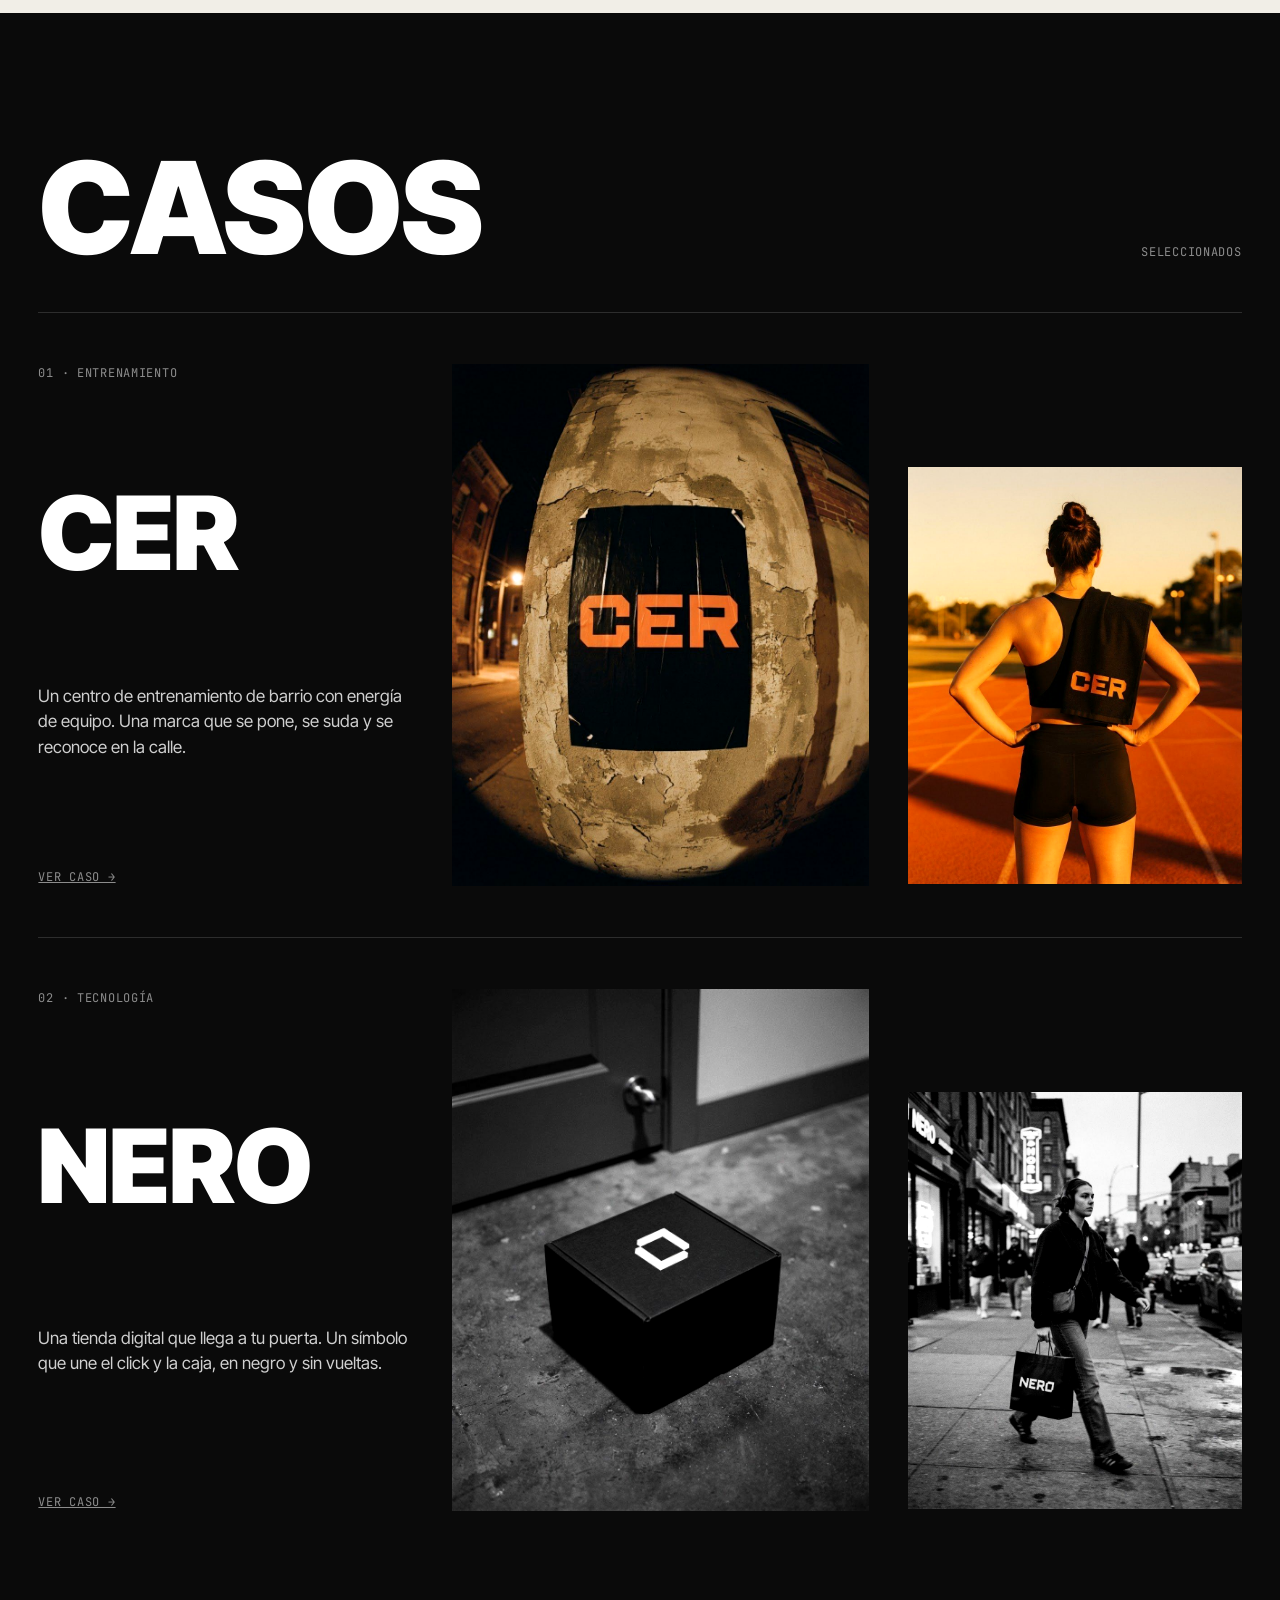
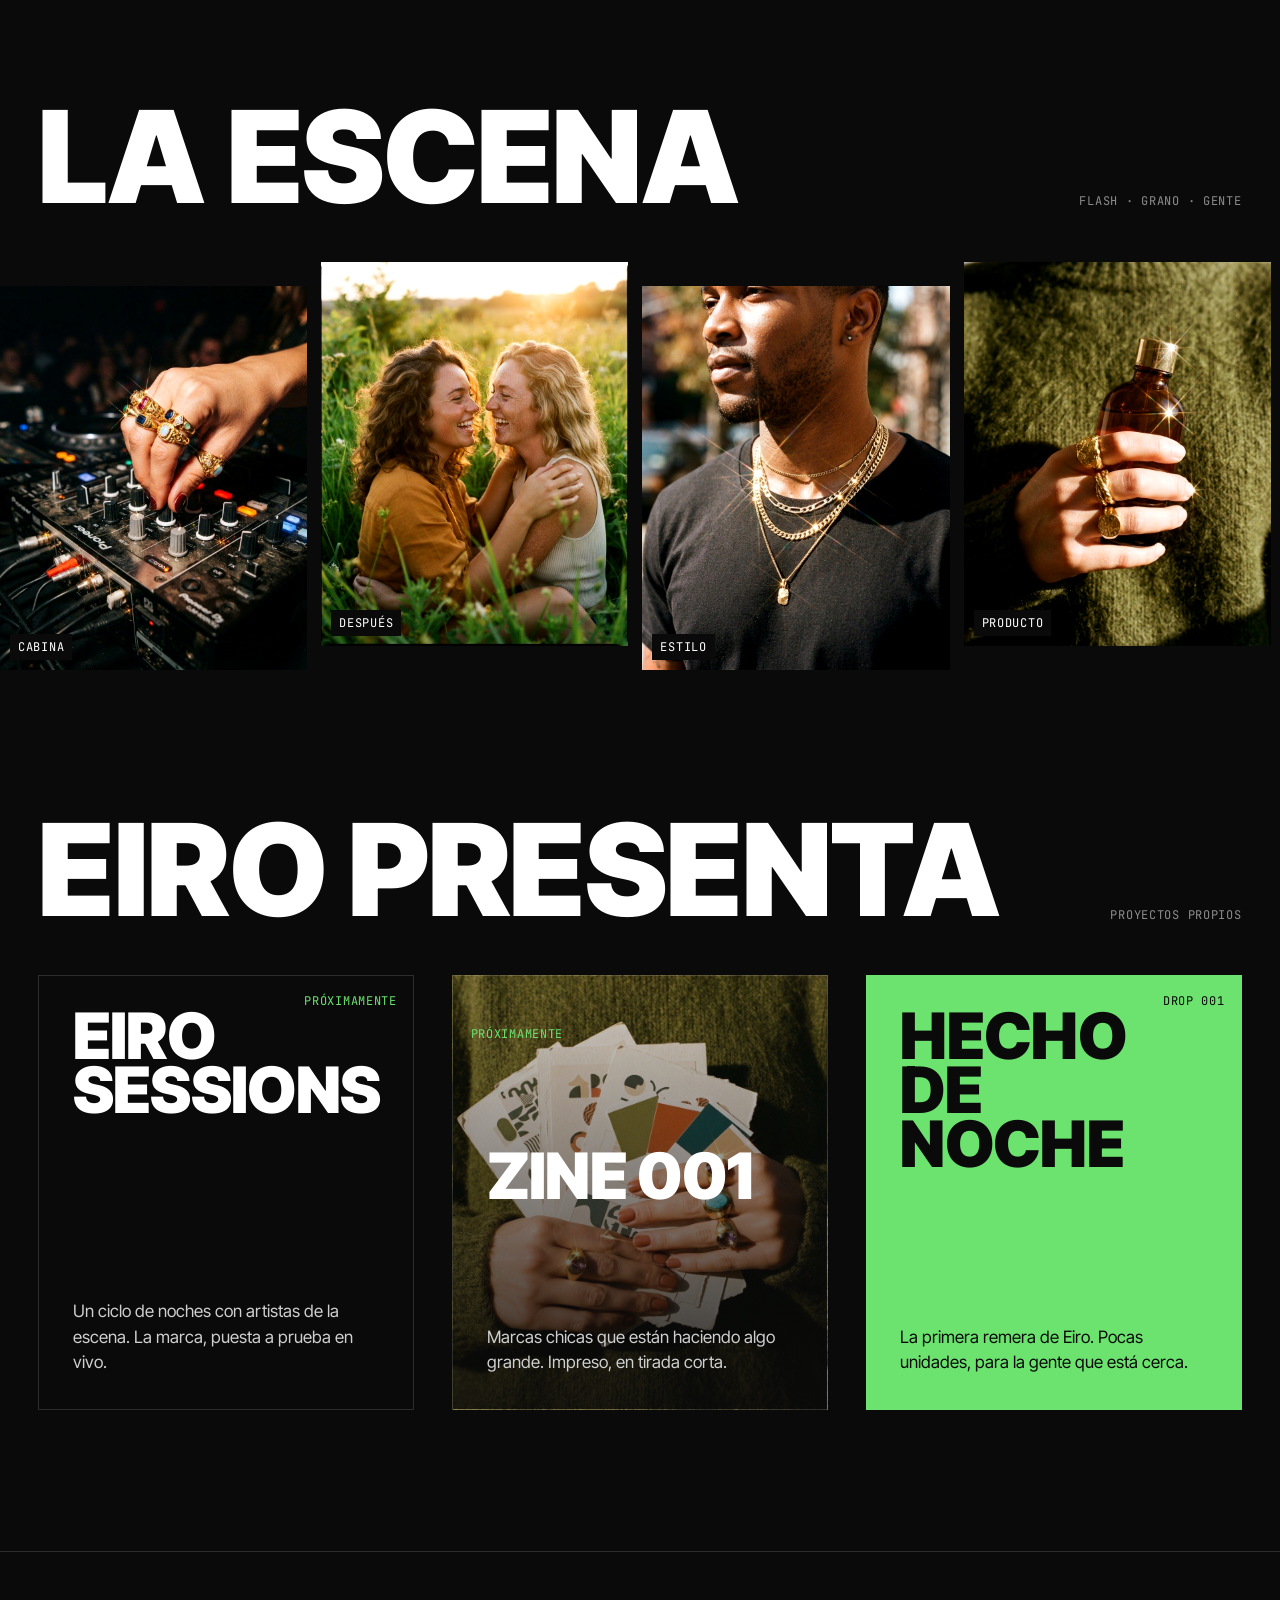
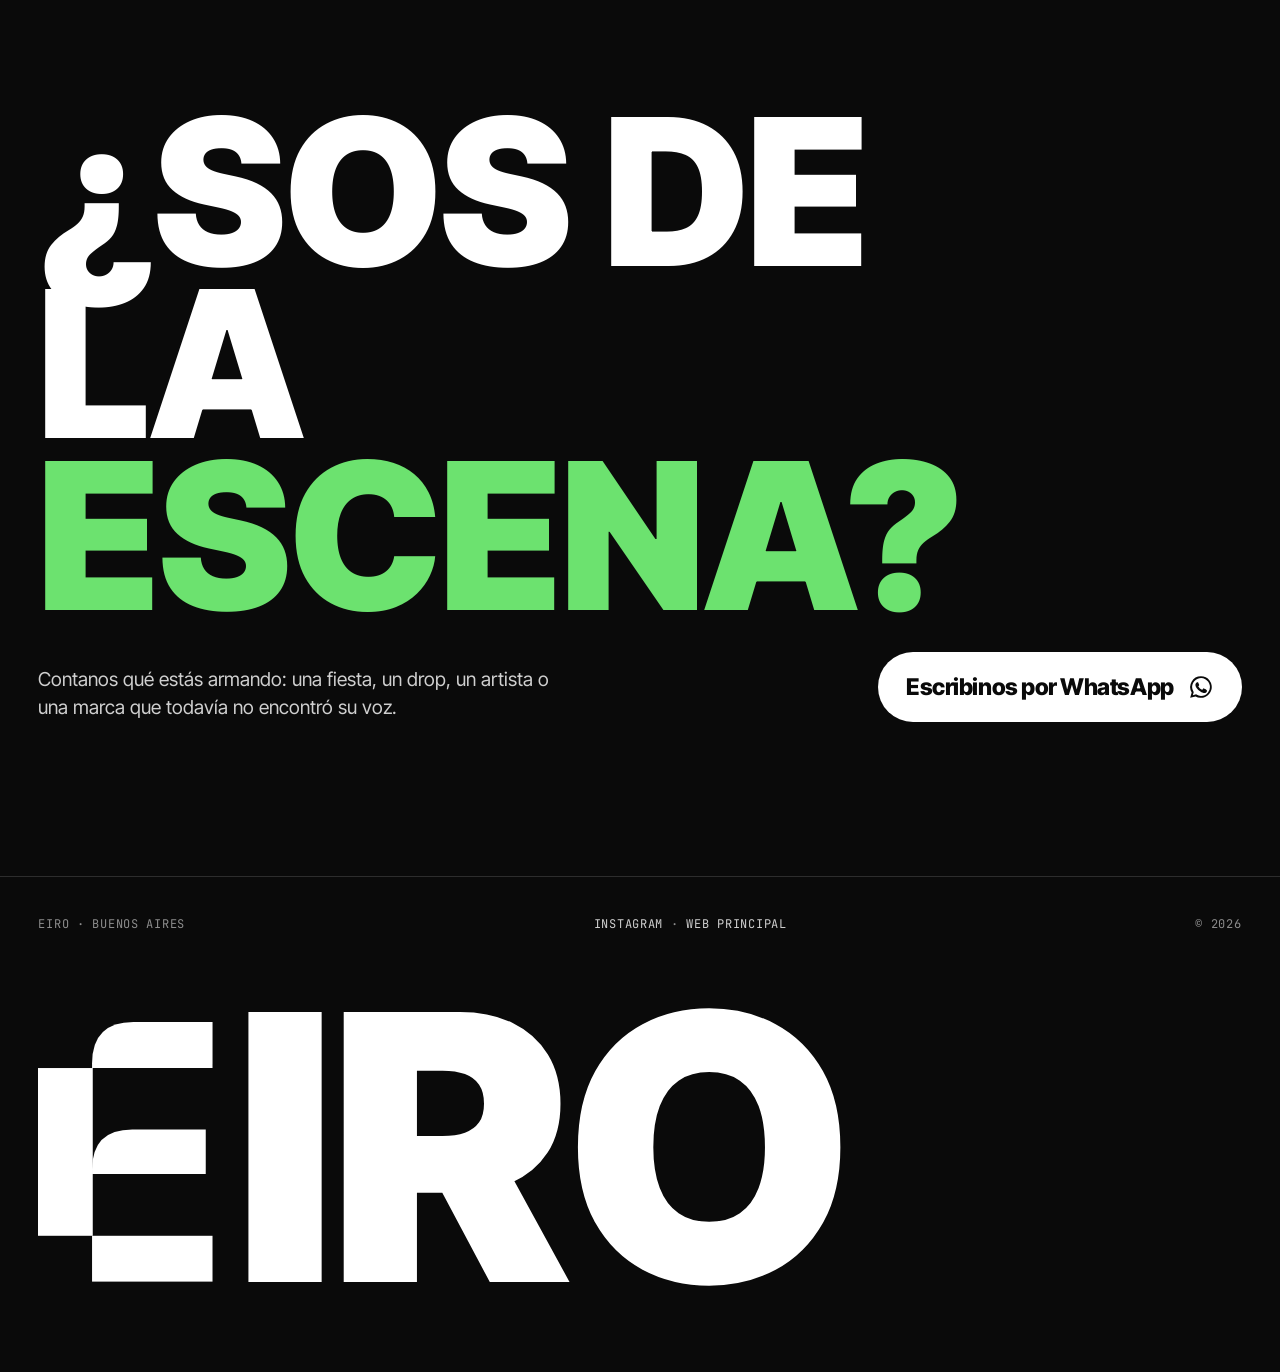
==== commit 7406a81b: "Inter Tight en todo el proyecto: logos en Bold y mayúscula, títulos en mayúscula; favicon e imagen p" ====
--- a/escena/index.html
+++ b/escena/index.html
@@ -7,18 +7,17 @@
 <meta name="description" content="Eiro. Estudio de marca para la escena de Buenos Aires: música, noche, moda y cultura joven.">
 <meta name="robots" content="noindex, nofollow">
 <meta name="theme-color" content="#0A0A0A">
-<link rel="icon" href="../assets/favicon.png?v=7" type="image/png">
+<link rel="icon" href="../assets/favicon.png?v=8" type="image/png">
 <link rel="preconnect" href="https://fonts.googleapis.com">
 <link rel="preconnect" href="https://fonts.gstatic.com" crossorigin>
 <link rel="stylesheet" href="https://fonts.googleapis.com/css2?family=Archivo:wdth,wght@62..125,500..900&family=JetBrains+Mono:wght@400;500;700&display=swap">
 <!-- VERSIÓN ESCENA: una página aparte con la personalidad de Eiro como marca de nicho.
      No reemplaza la web principal y no se indexa en Google. -->
 <style>
-@font-face { font-family: "Eiro Helvetica"; src: local("Helvetica Neue"), local("HelveticaNeue"), local("Helvetica"), url("../assets/fonts/heros-regular.woff") format("woff"); font-weight: 400; font-display: swap; }
-@font-face { font-family: "Eiro Helvetica"; src: local("Helvetica Neue Bold"), local("HelveticaNeue-Bold"), local("Helvetica Bold"), local("Helvetica-Bold"), url("../assets/fonts/heros-bold.woff") format("woff"); font-weight: 600 900; font-display: swap; }
+@font-face { font-family: "Inter Tight"; src: url("../assets/fonts/inter-tight-var.woff") format("woff"); font-weight: 100 900; font-style: normal; font-display: swap; }
 :root{
   --ink:#0A0A0A; --paper:#F1EEE7; --white:#FFFFFF; --acid:#6CE26F; --gray:#8C8C8C; --line:rgba(255,255,255,.14);
-  --display:"Eiro Helvetica","Helvetica Neue",Helvetica,Arial,sans-serif; --sans:"Eiro Helvetica","Helvetica Neue",Helvetica,Arial,sans-serif; --mono:"JetBrains Mono",ui-monospace,monospace;
+  --display:"Inter Tight","Helvetica Neue",Helvetica,Arial,sans-serif; --sans:"Inter Tight","Helvetica Neue",Helvetica,Arial,sans-serif; --mono:"JetBrains Mono",ui-monospace,monospace;
   --g:clamp(16px,3vw,40px);
 }
 *,*::before,*::after{box-sizing:border-box;border-radius:0}
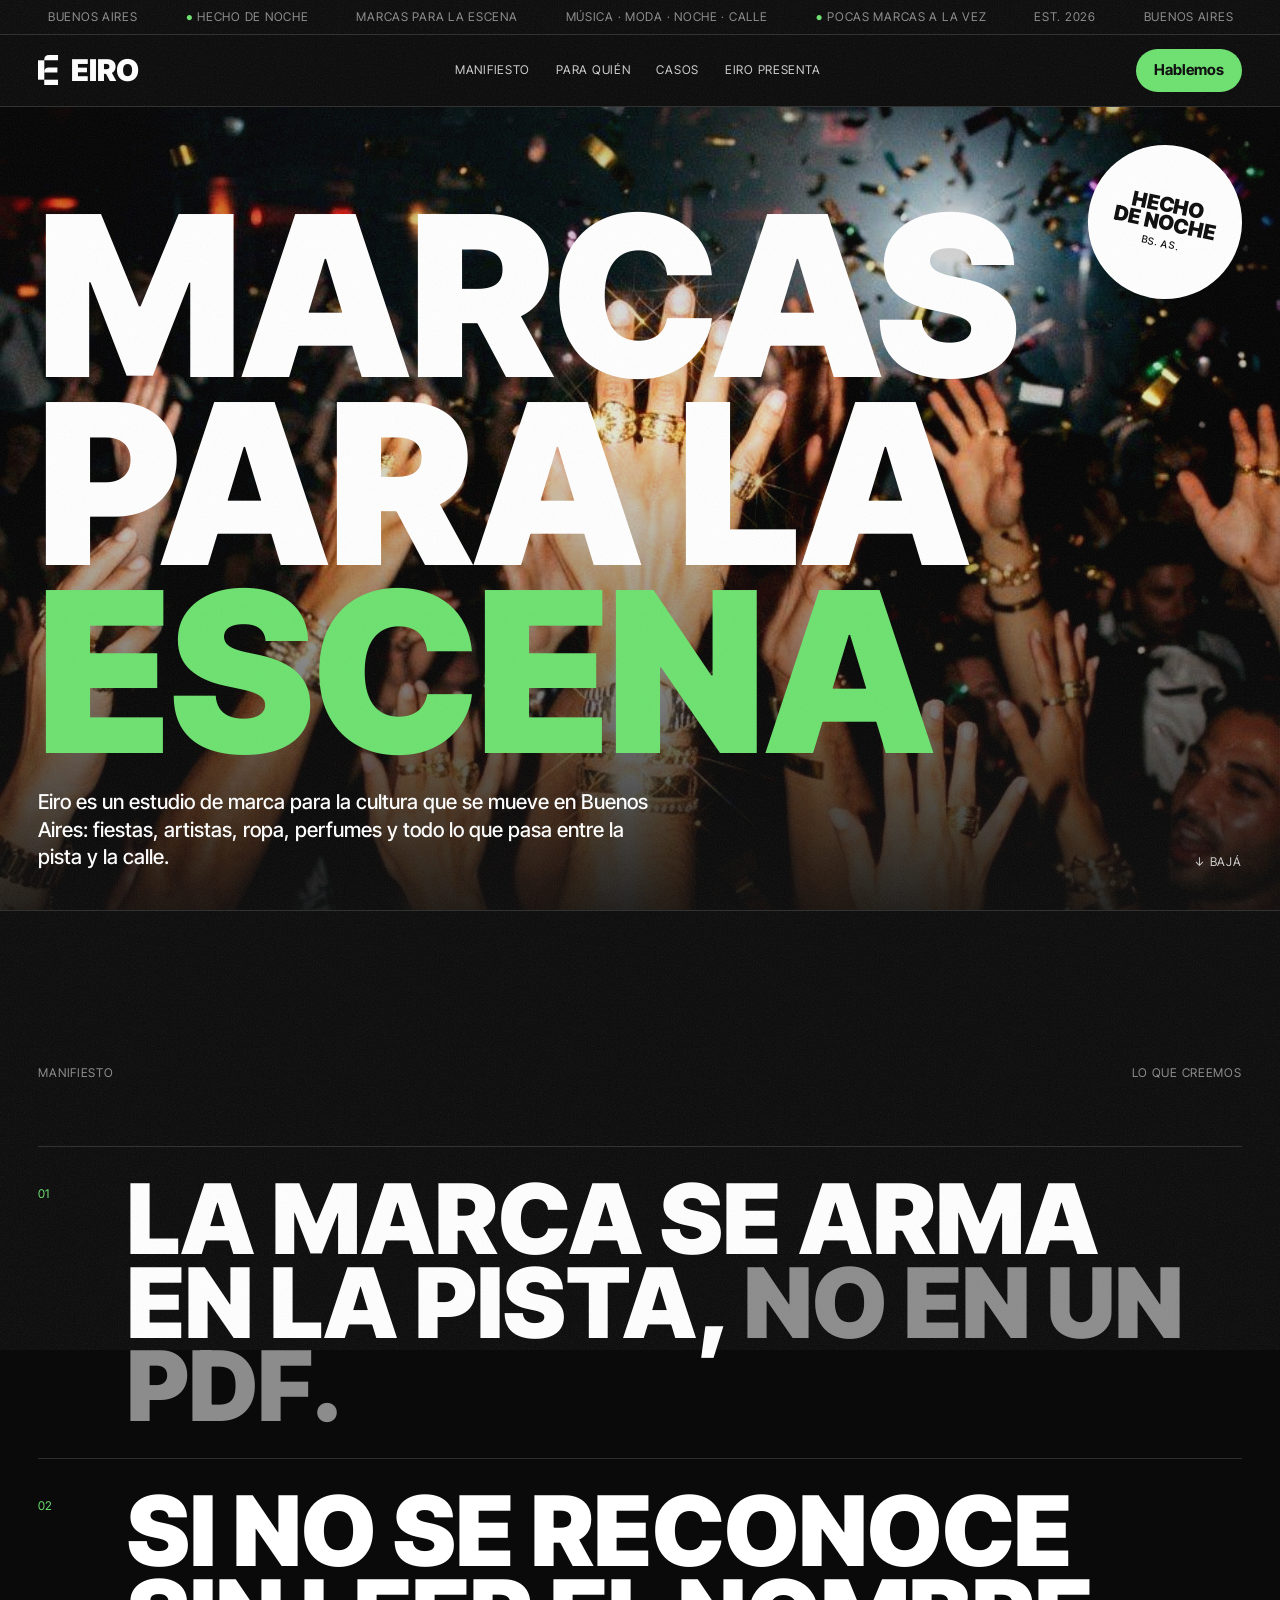
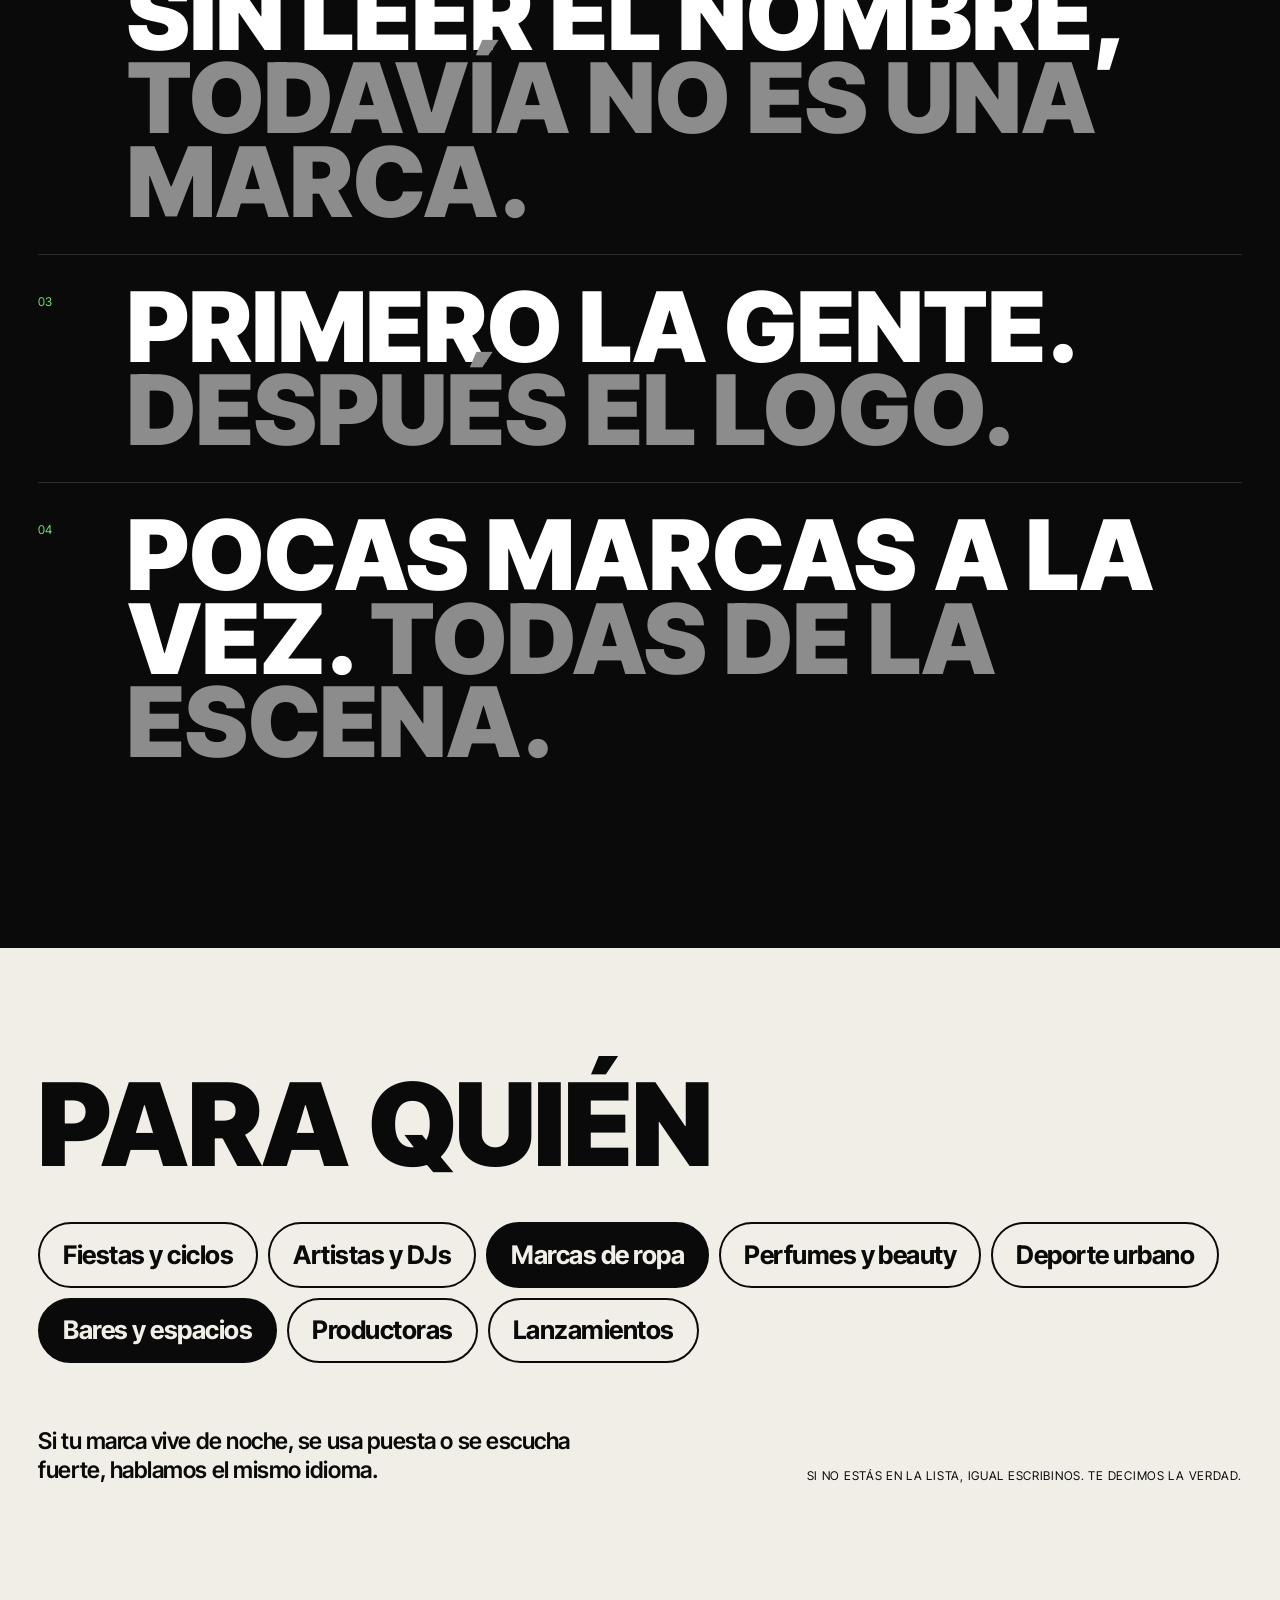
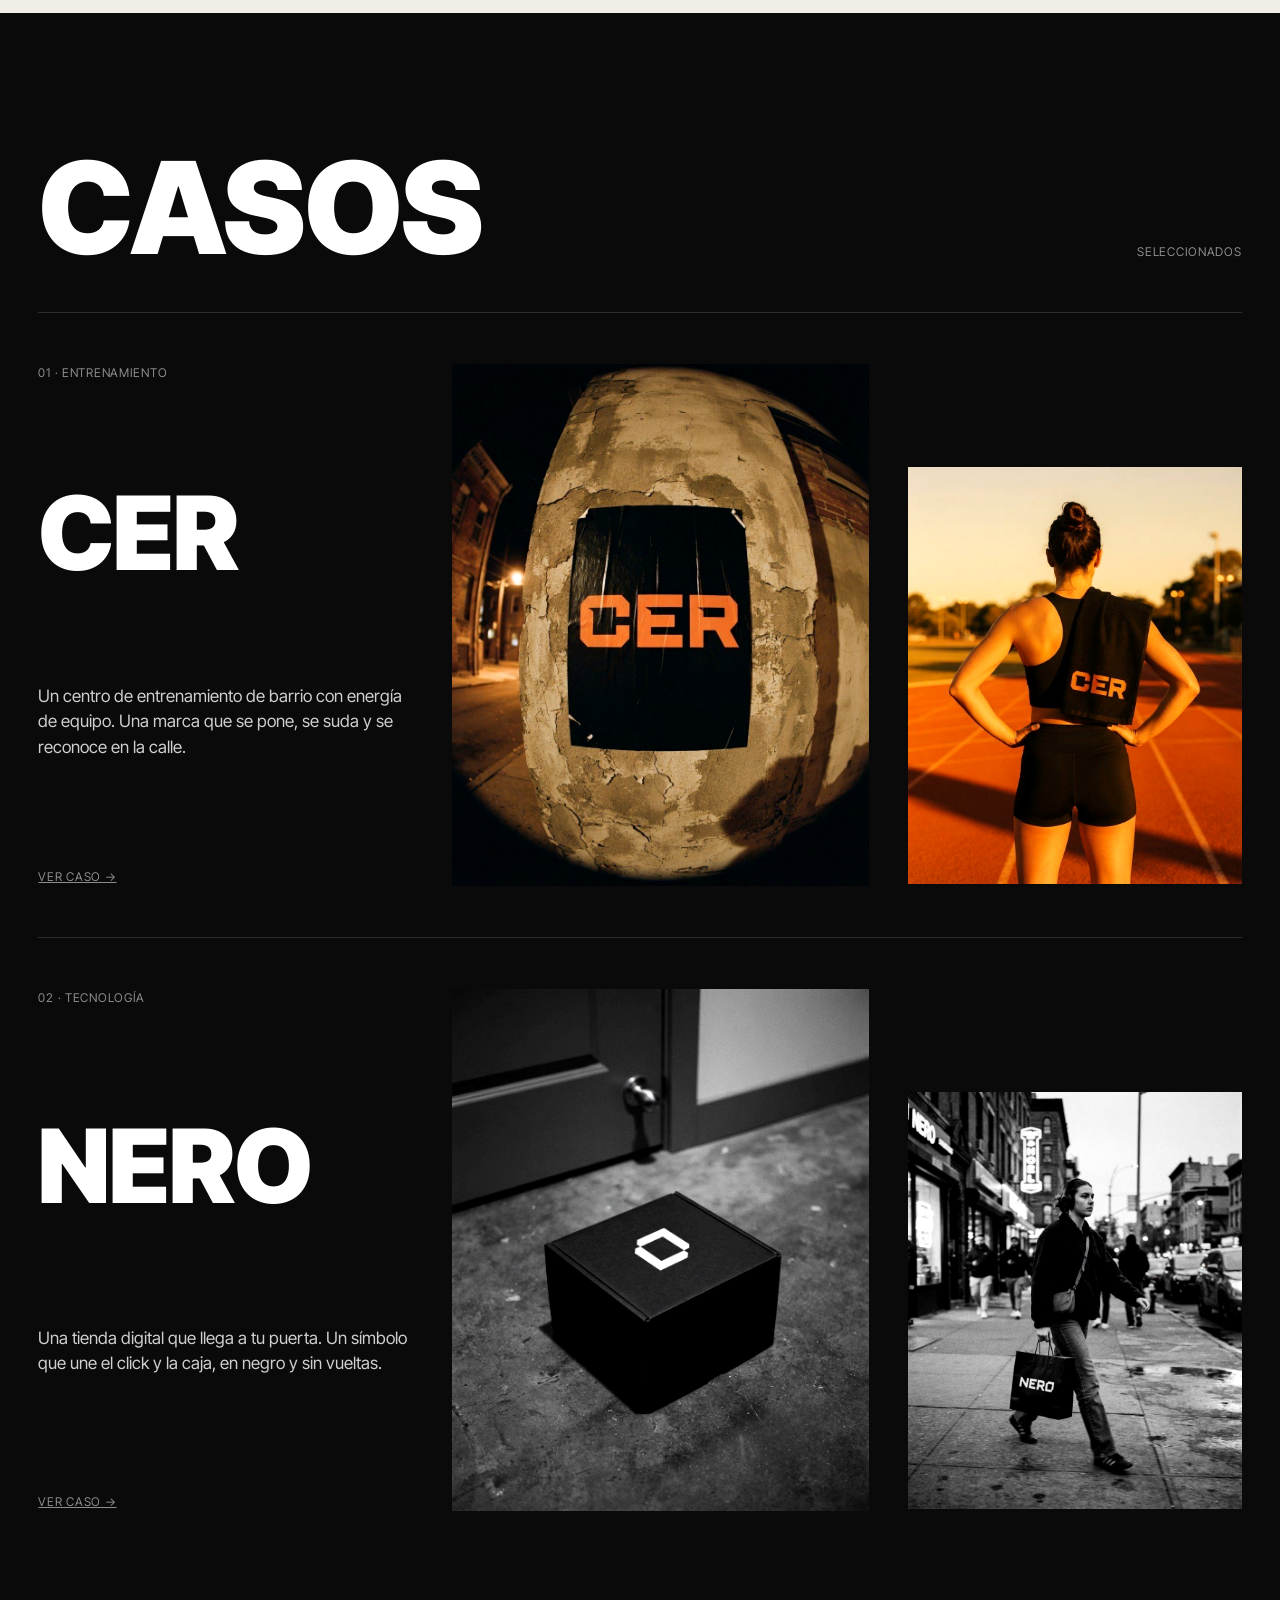
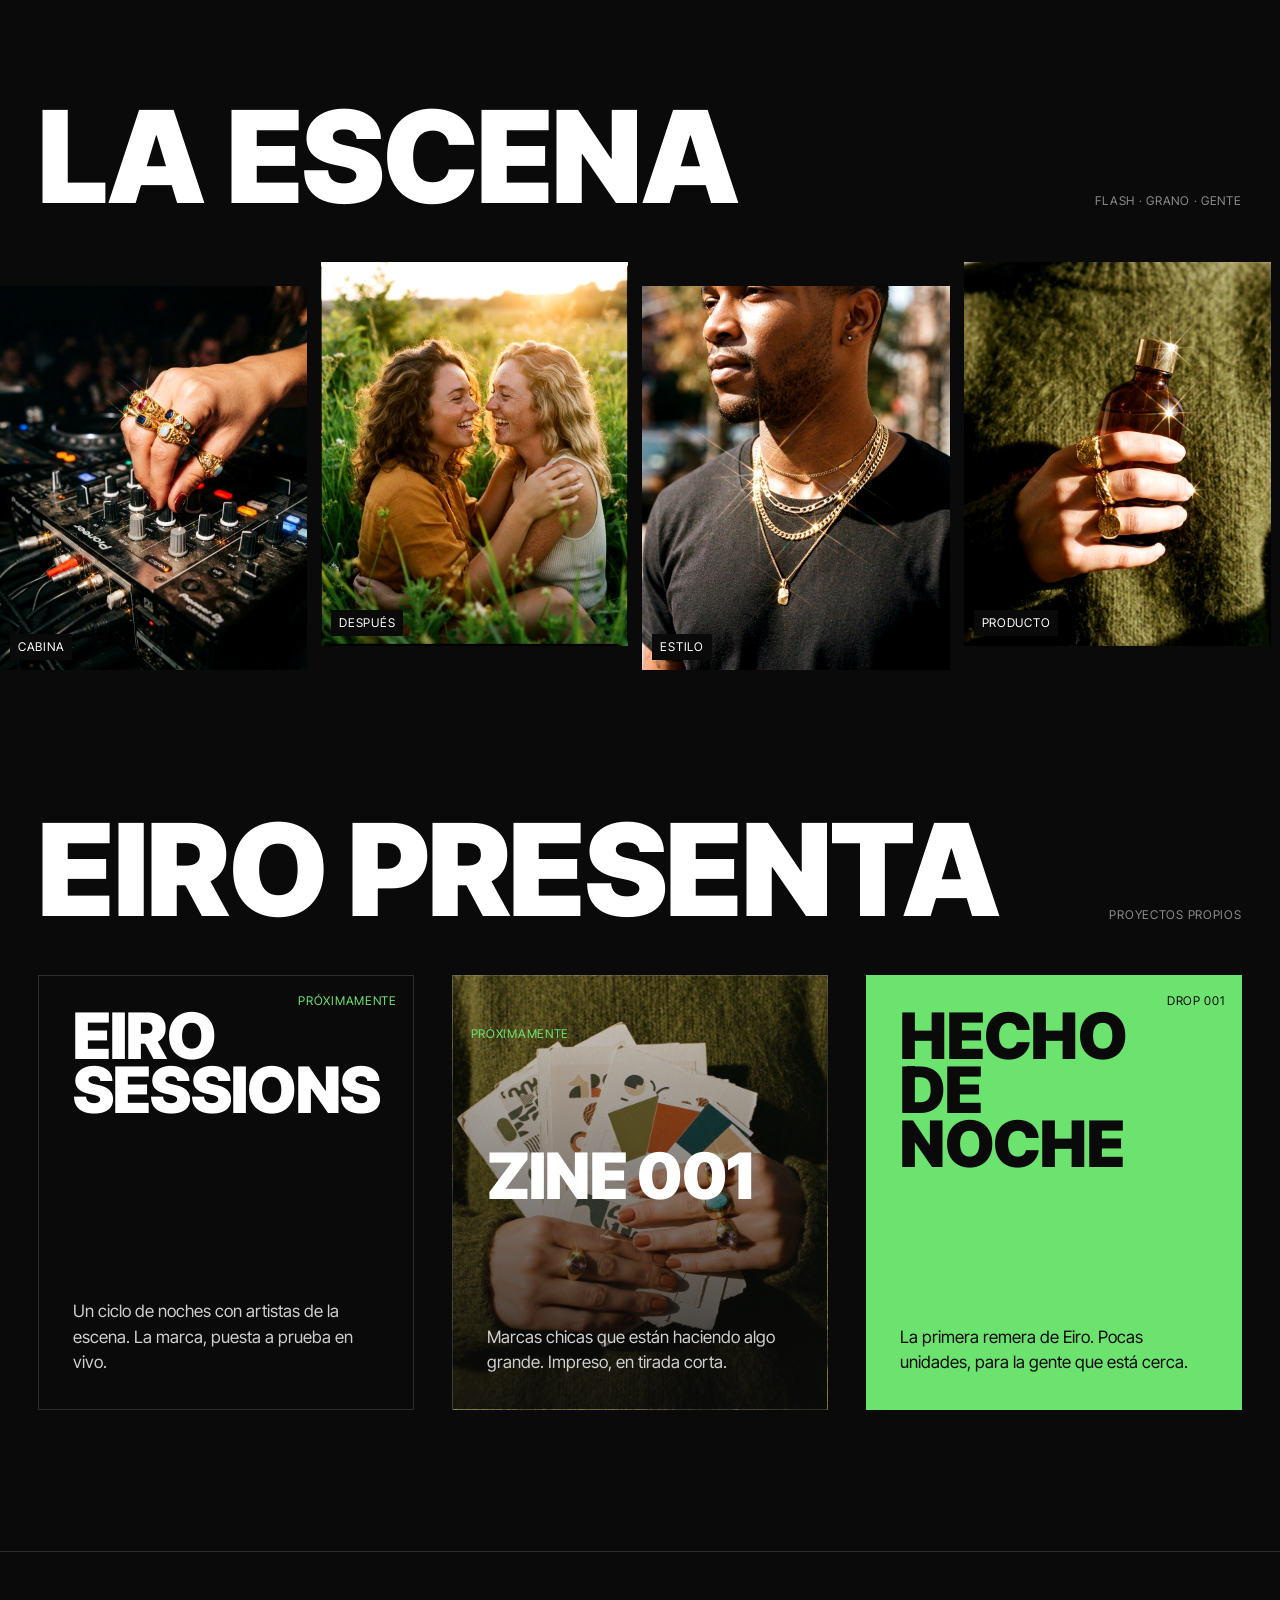
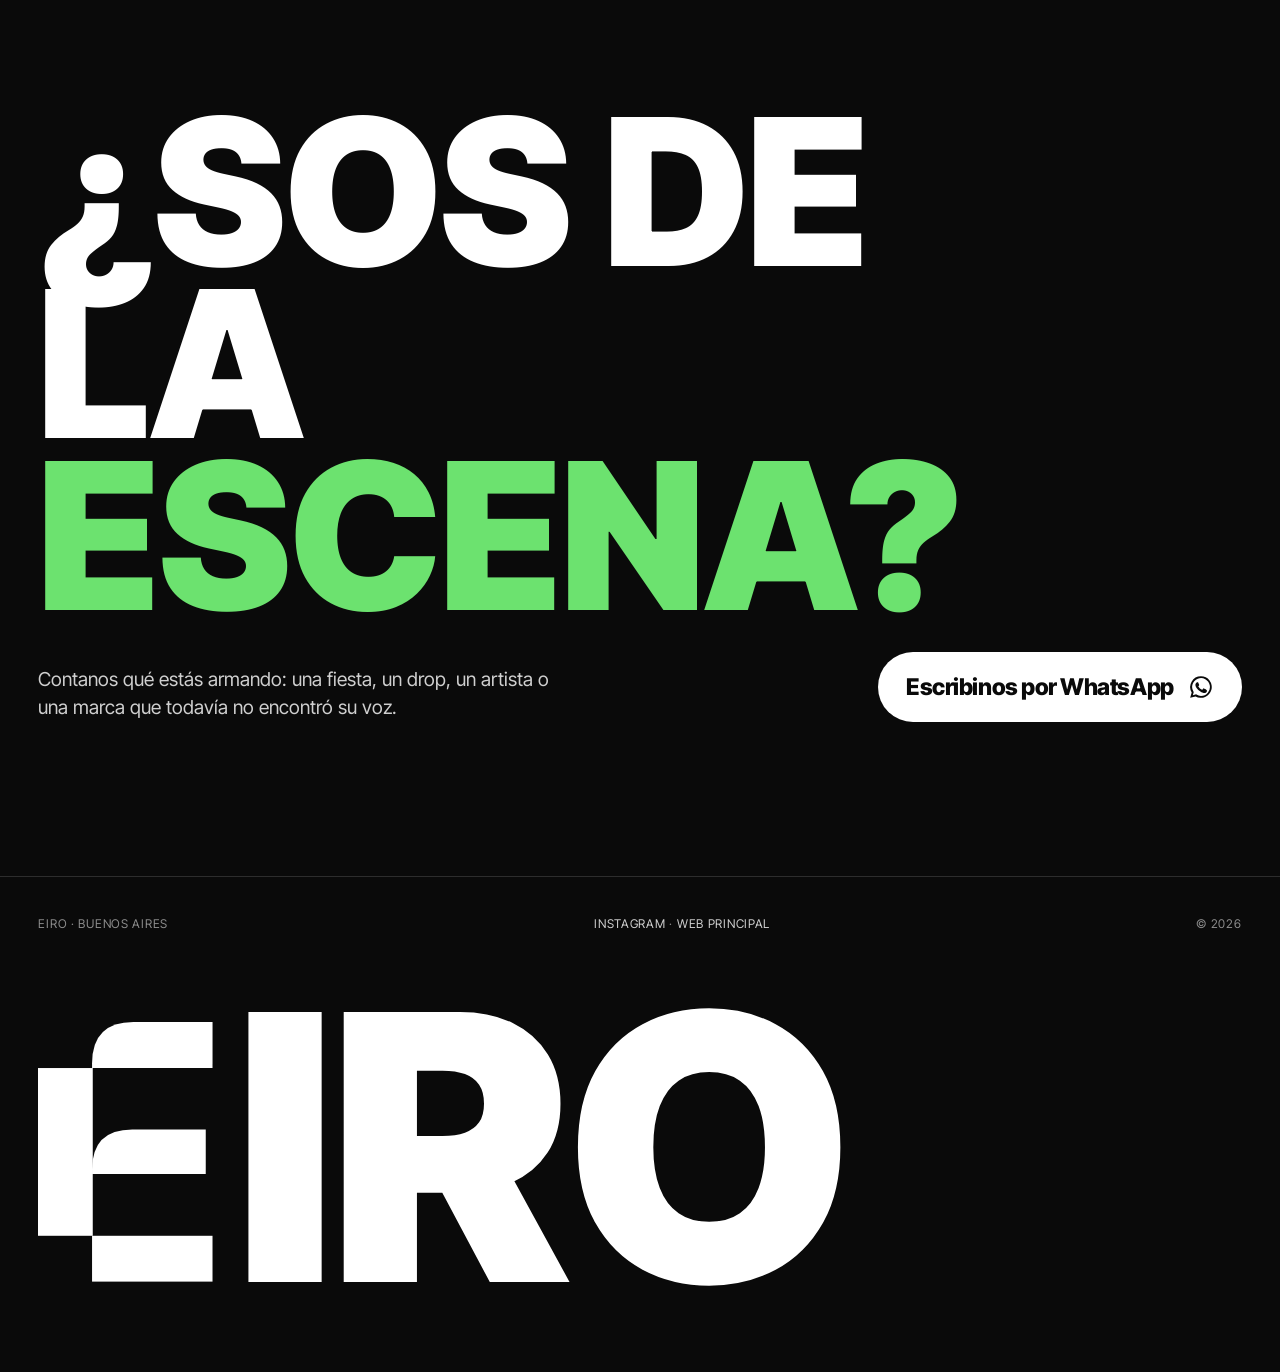
==== commit b9dc7a7c: "Blanco y negro; logotipo Eiro en Funnel Display Bold (E mayúscula, −50); Inter Tight sin mono; texto" ====
--- a/escena/index.html
+++ b/escena/index.html
@@ -7,17 +7,17 @@
 <meta name="description" content="Eiro. Estudio de marca para la escena de Buenos Aires: música, noche, moda y cultura joven.">
 <meta name="robots" content="noindex, nofollow">
 <meta name="theme-color" content="#0A0A0A">
-<link rel="icon" href="../assets/favicon.png?v=8" type="image/png">
+<link rel="icon" href="../assets/favicon.png?v=9" type="image/png">
 <link rel="preconnect" href="https://fonts.googleapis.com">
 <link rel="preconnect" href="https://fonts.gstatic.com" crossorigin>
-<link rel="stylesheet" href="https://fonts.googleapis.com/css2?family=Archivo:wdth,wght@62..125,500..900&family=JetBrains+Mono:wght@400;500;700&display=swap">
+<link rel="stylesheet" href="https://fonts.googleapis.com/css2?family=Archivo:wdth,wght@62..125,500..900&display=swap">
 <!-- VERSIÓN ESCENA: una página aparte con la personalidad de Eiro como marca de nicho.
      No reemplaza la web principal y no se indexa en Google. -->
 <style>
 @font-face { font-family: "Inter Tight"; src: url("../assets/fonts/inter-tight-var.woff") format("woff"); font-weight: 100 900; font-style: normal; font-display: swap; }
 :root{
   --ink:#0A0A0A; --paper:#F1EEE7; --white:#FFFFFF; --acid:#6CE26F; --gray:#8C8C8C; --line:rgba(255,255,255,.14);
-  --display:"Inter Tight","Helvetica Neue",Helvetica,Arial,sans-serif; --sans:"Inter Tight","Helvetica Neue",Helvetica,Arial,sans-serif; --mono:"JetBrains Mono",ui-monospace,monospace;
+  --display:"Inter Tight","Helvetica Neue",Helvetica,Arial,sans-serif; --sans:"Inter Tight","Helvetica Neue",Helvetica,Arial,sans-serif; --mono:"Inter Tight","Helvetica Neue",Arial,sans-serif;
   --g:clamp(16px,3vw,40px);
 }
 *,*::before,*::after{box-sizing:border-box;border-radius:0}
